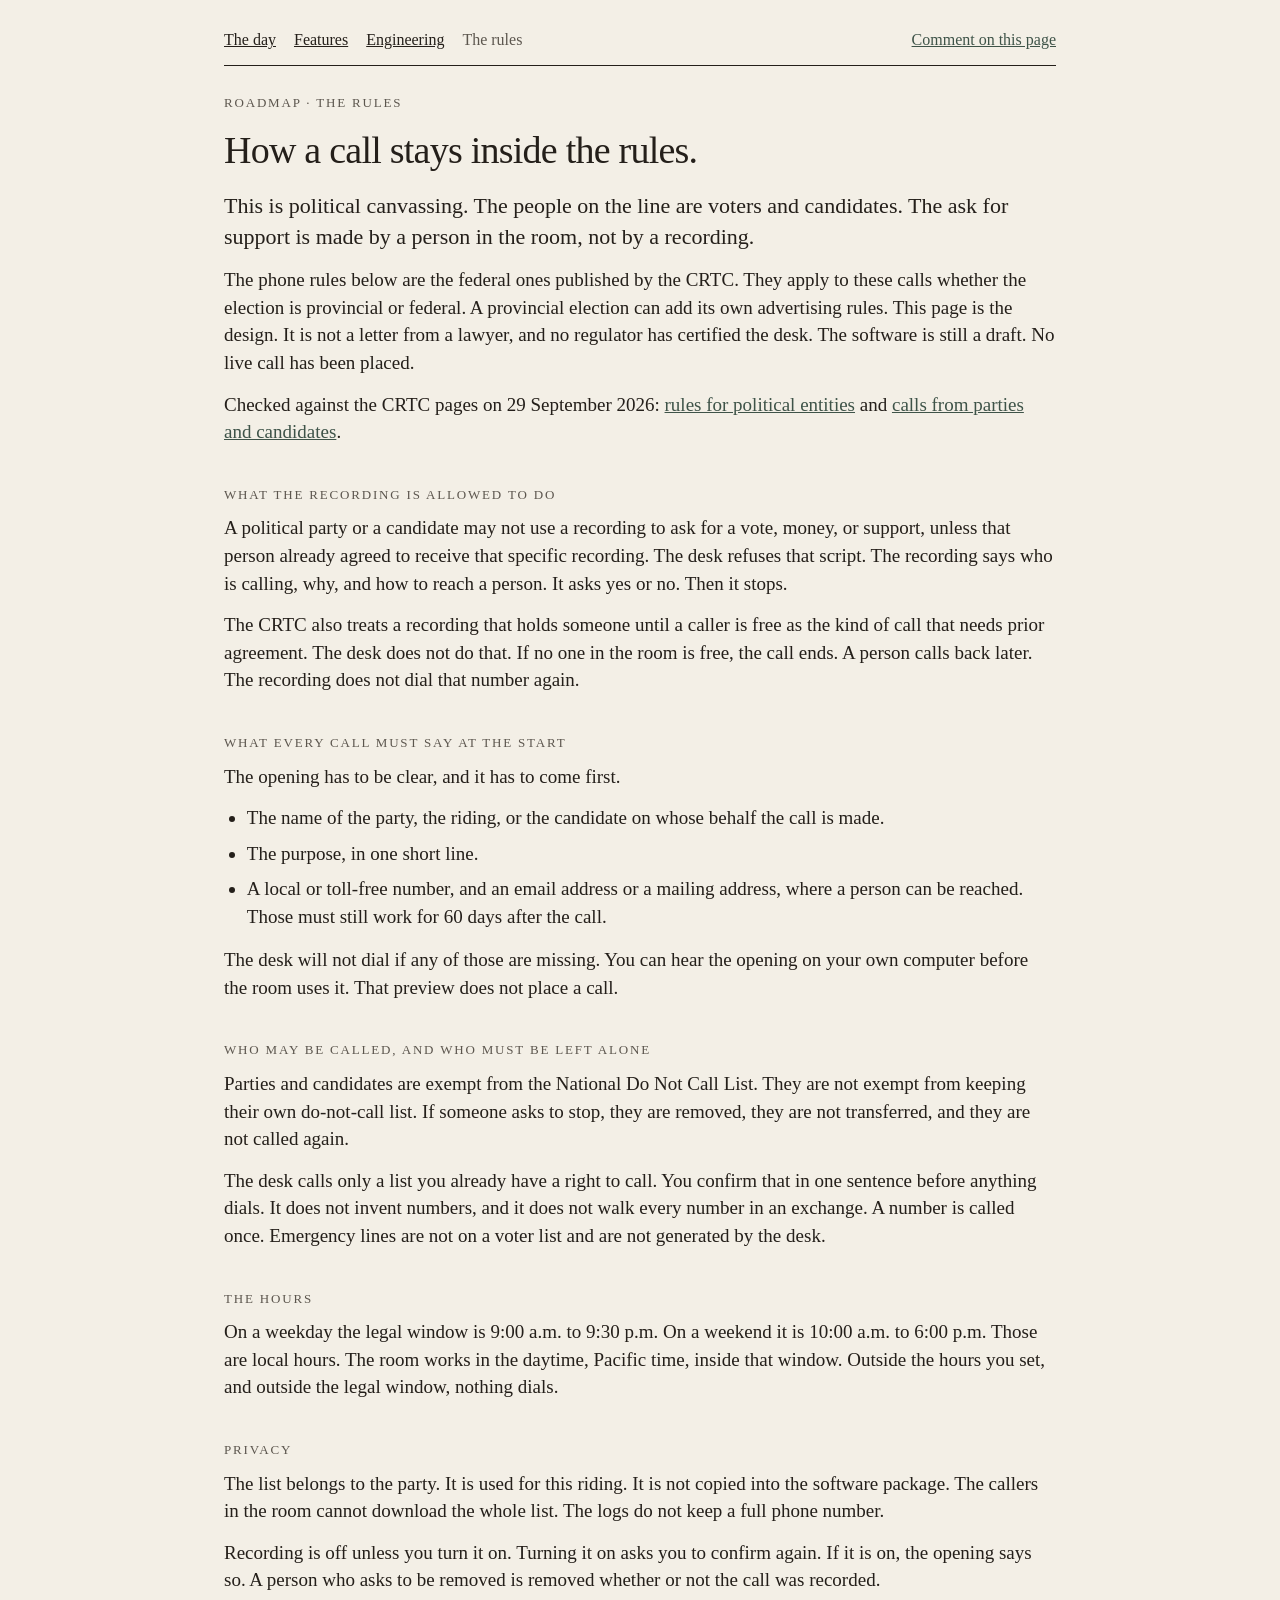
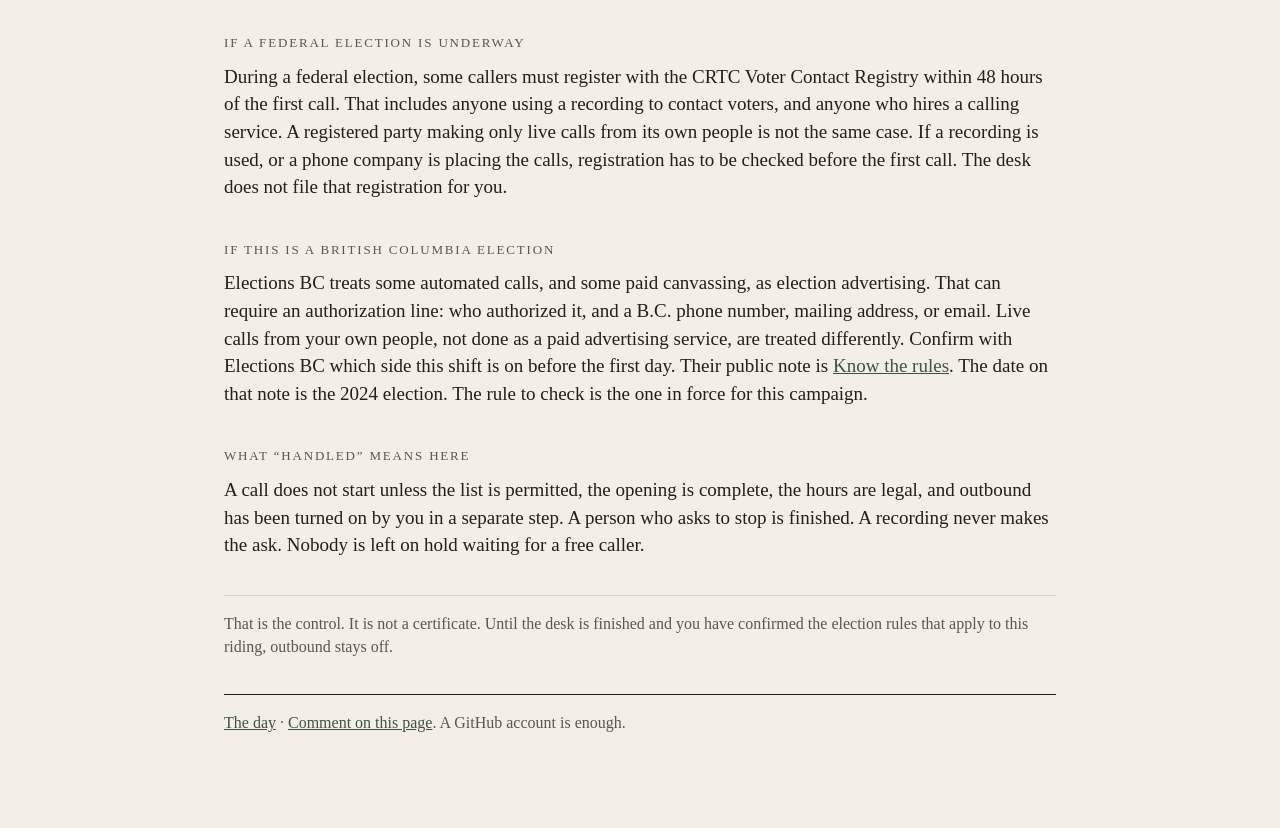
==== compliance.html @ b1921322 "Add the rules page for political canvassing calls. The first page points to it. The recording cannot" ====
<!DOCTYPE html>
<html lang="en">
<head>
  <meta charset="utf-8">
  <meta name="viewport" content="width=device-width, initial-scale=1">
  <title>The rules · one riding</title>
  <link rel="stylesheet" href="assets/site.css">
</head>
<body>
  <nav>
    <a href="index.html">The day</a>
    <a href="features.html">Features</a>
    <a href="engineering.html">Engineering</a>
    <a href="compliance.html" aria-current="page">The rules</a>
    <a class="comment" href="https://github.com/jasincanada/onebc-platform/discussions/4">Comment on this page</a>
  </nav>
  <header>
    <p class="kicker">Roadmap · the rules</p>
    <h1>How a call stays inside the rules.</h1>
  </header>
  <p class="lede">This is political canvassing. The people on the line are voters and candidates. The ask for support is made by a person in the room, not by a recording.</p>
  <p>The phone rules below are the federal ones published by the CRTC. They apply to these calls whether the election is provincial or federal. A provincial election can add its own advertising rules. This page is the design. It is not a letter from a lawyer, and no regulator has certified the desk. The software is still a draft. No live call has been placed.</p>
  <p>Checked against the CRTC pages on 29 September 2026: <a href="https://crtc.gc.ca/eng/phone/telemarketing/politi.htm">rules for political entities</a> and <a href="https://crtc.gc.ca/eng/phone/rce-vcr/phone.htm">calls from parties and candidates</a>.</p>

  <h2>What the recording is allowed to do</h2>
  <p>A political party or a candidate may not use a recording to ask for a vote, money, or support, unless that person already agreed to receive that specific recording. The desk refuses that script. The recording says who is calling, why, and how to reach a person. It asks yes or no. Then it stops.</p>
  <p>The CRTC also treats a recording that holds someone until a caller is free as the kind of call that needs prior agreement. The desk does not do that. If no one in the room is free, the call ends. A person calls back later. The recording does not dial that number again.</p>

  <h2>What every call must say at the start</h2>
  <p>The opening has to be clear, and it has to come first.</p>
  <ul>
    <li>The name of the party, the riding, or the candidate on whose behalf the call is made.</li>
    <li>The purpose, in one short line.</li>
    <li>A local or toll-free number, and an email address or a mailing address, where a person can be reached. Those must still work for 60 days after the call.</li>
  </ul>
  <p>The desk will not dial if any of those are missing. You can hear the opening on your own computer before the room uses it. That preview does not place a call.</p>

  <h2>Who may be called, and who must be left alone</h2>
  <p>Parties and candidates are exempt from the National Do Not Call List. They are not exempt from keeping their own do-not-call list. If someone asks to stop, they are removed, they are not transferred, and they are not called again.</p>
  <p>The desk calls only a list you already have a right to call. You confirm that in one sentence before anything dials. It does not invent numbers, and it does not walk every number in an exchange. A number is called once. Emergency lines are not on a voter list and are not generated by the desk.</p>

  <h2>The hours</h2>
  <p>On a weekday the legal window is 9:00 a.m. to 9:30 p.m. On a weekend it is 10:00 a.m. to 6:00 p.m. Those are local hours. The room works in the daytime, Pacific time, inside that window. Outside the hours you set, and outside the legal window, nothing dials.</p>

  <h2>Privacy</h2>
  <p>The list belongs to the party. It is used for this riding. It is not copied into the software package. The callers in the room cannot download the whole list. The logs do not keep a full phone number.</p>
  <p>Recording is off unless you turn it on. Turning it on asks you to confirm again. If it is on, the opening says so. A person who asks to be removed is removed whether or not the call was recorded.</p>

  <h2>If a federal election is underway</h2>
  <p>During a federal election, some callers must register with the CRTC Voter Contact Registry within 48 hours of the first call. That includes anyone using a recording to contact voters, and anyone who hires a calling service. A registered party making only live calls from its own people is not the same case. If a recording is used, or a phone company is placing the calls, registration has to be checked before the first call. The desk does not file that registration for you.</p>

  <h2>If this is a British Columbia election</h2>
  <p>Elections BC treats some automated calls, and some paid canvassing, as election advertising. That can require an authorization line: who authorized it, and a B.C. phone number, mailing address, or email. Live calls from your own people, not done as a paid advertising service, are treated differently. Confirm with Elections BC which side this shift is on before the first day. Their public note is <a href="https://elections.bc.ca/docs/2024-election/knowtherules.pdf">Know the rules</a>. The date on that note is the 2024 election. The rule to check is the one in force for this campaign.</p>

  <h2>What “handled” means here</h2>
  <p>A call does not start unless the list is permitted, the opening is complete, the hours are legal, and outbound has been turned on by you in a separate step. A person who asks to stop is finished. A recording never makes the ask. Nobody is left on hold waiting for a free caller.</p>
  <p class="end">That is the control. It is not a certificate. Until the desk is finished and you have confirmed the election rules that apply to this riding, outbound stays off.</p>
  <footer>
    <p><a href="index.html">The day</a> · <a href="https://github.com/jasincanada/onebc-platform/discussions/4">Comment on this page</a>. A GitHub account is enough.</p>
  </footer>
</body>
</html>
---- assets/site.css ----
:root {
  --paper: #f3efe6;
  --ink: #241f1a;
  --quiet: #5c564e;
  --line: #d9d2c5;
  --moss: #3e5348;
  --card: #f7f4ee;
}
* { box-sizing: border-box; }
html { background: var(--paper); }
body {
  margin: 0 auto;
  max-width: 880px;
  padding: 28px 24px 80px;
  color: var(--ink);
  background: var(--paper);
  font-family: Georgia, "Iowan Old Style", Palatino, "Palatino Linotype", serif;
  font-size: 19px;
  line-height: 1.45;
}
nav {
  display: flex;
  flex-wrap: wrap;
  gap: 8px 18px;
  align-items: baseline;
  padding-bottom: 14px;
  border-bottom: 1px solid var(--ink);
  font-size: 16px;
}
nav a { color: var(--ink); }
nav a[aria-current="page"] { color: var(--quiet); text-decoration: none; }
.comment {
  margin-left: auto;
  color: var(--moss);
}
header { padding-top: 28px; }
.kicker {
  margin: 0 0 16px;
  color: var(--quiet);
  font-size: 13px;
  letter-spacing: 0.14em;
  text-transform: uppercase;
}
h1 {
  margin: 0 0 18px;
  font-size: 38px;
  font-weight: normal;
  line-height: 1.15;
  letter-spacing: -0.02em;
}
h2 {
  margin: 40px 0 10px;
  font-size: 13px;
  font-weight: normal;
  letter-spacing: 0.14em;
  text-transform: uppercase;
  color: var(--quiet);
}
p { margin: 0 0 14px; }
ul { margin: 0 0 16px; padding-left: 1.2em; }
li { margin: 0 0 8px; }
.lede { font-size: 22px; line-height: 1.4; }
figure { margin: 24px 0; }
img { width: 100%; height: auto; display: block; }
figcaption { margin-top: 8px; color: var(--quiet); font-size: 14px; }
table { width: 100%; border-collapse: collapse; font-size: 16px; margin: 8px 0 20px; }
th, td { text-align: left; vertical-align: top; padding: 8px 10px 8px 0; border-bottom: 1px solid var(--line); }
th { color: var(--quiet); font-weight: normal; }
.when { color: var(--moss); white-space: nowrap; }
.end, footer {
  margin-top: 36px;
  padding-top: 16px;
  border-top: 1px solid var(--line);
  color: var(--quiet);
  font-size: 16px;
}
footer { border-top-color: var(--ink); }
a { color: var(--moss); }
@media (max-width: 640px) {
  body { padding: 20px 16px 64px; font-size: 18px; }
  h1 { font-size: 32px; }
  .lede { font-size: 20px; }
  .comment { margin-left: 0; }
}
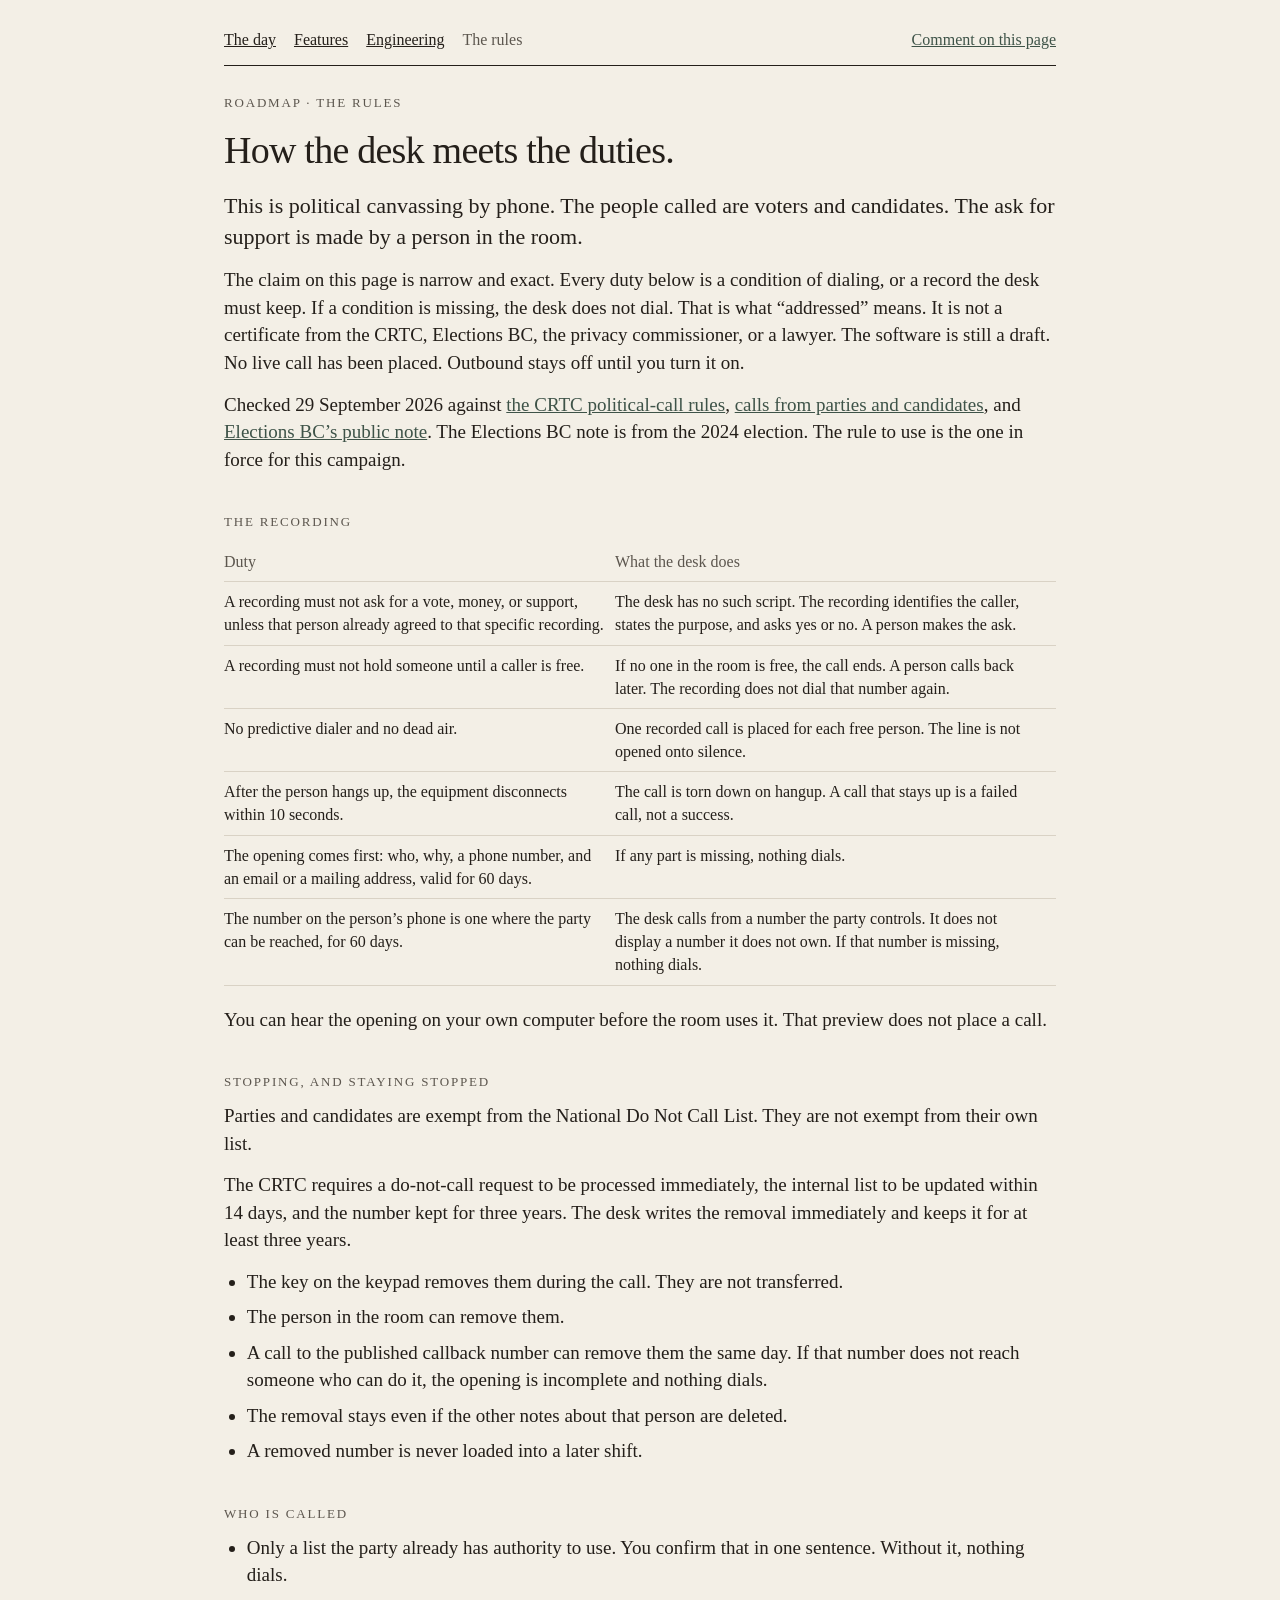
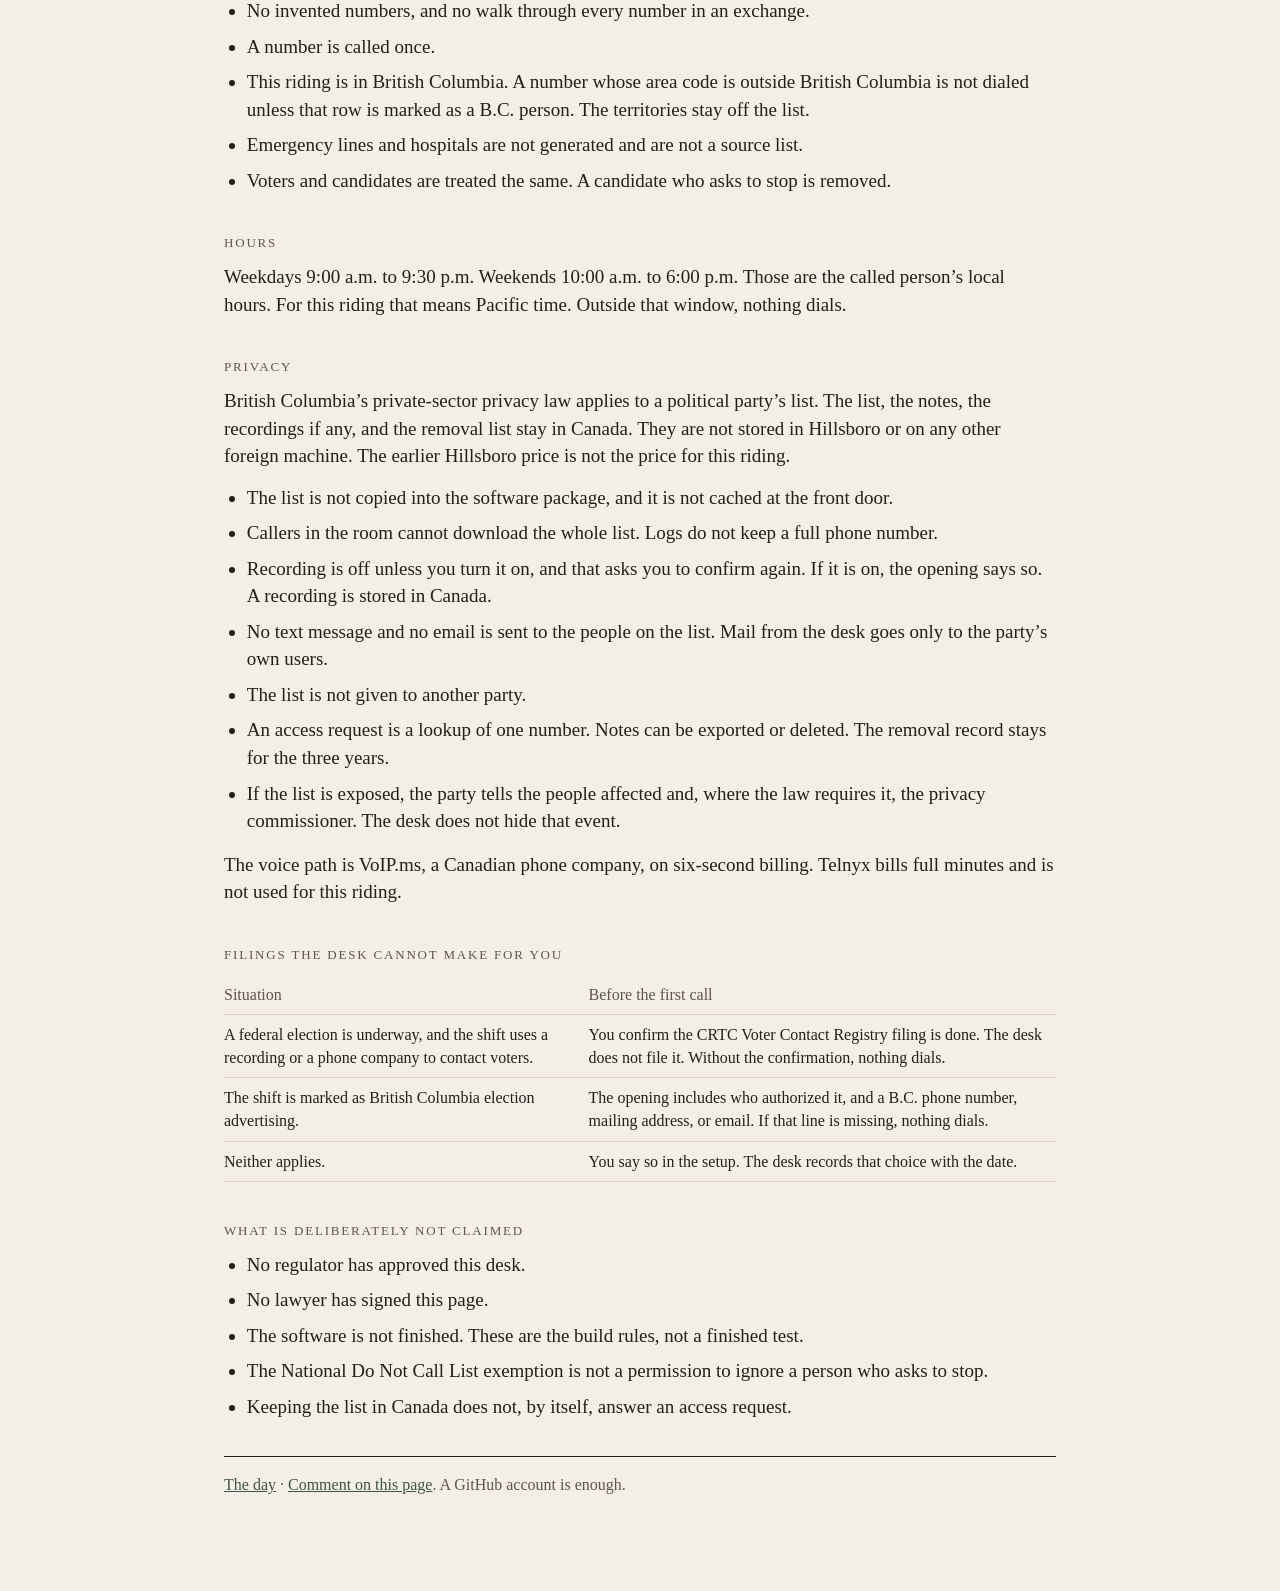
==== commit 2f6ba3a5: "Make every canvassing duty a condition of dialing. The list stays in Canada. A missing opening, numb" ====
--- a/compliance.html
+++ b/compliance.html
@@ -16,45 +16,77 @@
   </nav>
   <header>
     <p class="kicker">Roadmap · the rules</p>
-    <h1>How a call stays inside the rules.</h1>
+    <h1>How the desk meets the duties.</h1>
   </header>
-  <p class="lede">This is political canvassing. The people on the line are voters and candidates. The ask for support is made by a person in the room, not by a recording.</p>
-  <p>The phone rules below are the federal ones published by the CRTC. They apply to these calls whether the election is provincial or federal. A provincial election can add its own advertising rules. This page is the design. It is not a letter from a lawyer, and no regulator has certified the desk. The software is still a draft. No live call has been placed.</p>
-  <p>Checked against the CRTC pages on 29 September 2026: <a href="https://crtc.gc.ca/eng/phone/telemarketing/politi.htm">rules for political entities</a> and <a href="https://crtc.gc.ca/eng/phone/rce-vcr/phone.htm">calls from parties and candidates</a>.</p>
+  <p class="lede">This is political canvassing by phone. The people called are voters and candidates. The ask for support is made by a person in the room.</p>
+  <p>The claim on this page is narrow and exact. Every duty below is a condition of dialing, or a record the desk must keep. If a condition is missing, the desk does not dial. That is what “addressed” means. It is not a certificate from the CRTC, Elections BC, the privacy commissioner, or a lawyer. The software is still a draft. No live call has been placed. Outbound stays off until you turn it on.</p>
+  <p>Checked 29 September 2026 against <a href="https://crtc.gc.ca/eng/phone/telemarketing/politi.htm">the CRTC political-call rules</a>, <a href="https://crtc.gc.ca/eng/phone/rce-vcr/phone.htm">calls from parties and candidates</a>, and <a href="https://elections.bc.ca/docs/2024-election/knowtherules.pdf">Elections BC’s public note</a>. The Elections BC note is from the 2024 election. The rule to use is the one in force for this campaign.</p>
 
-  <h2>What the recording is allowed to do</h2>
-  <p>A political party or a candidate may not use a recording to ask for a vote, money, or support, unless that person already agreed to receive that specific recording. The desk refuses that script. The recording says who is calling, why, and how to reach a person. It asks yes or no. Then it stops.</p>
-  <p>The CRTC also treats a recording that holds someone until a caller is free as the kind of call that needs prior agreement. The desk does not do that. If no one in the room is free, the call ends. A person calls back later. The recording does not dial that number again.</p>
+  <h2>The recording</h2>
+  <table>
+    <tr><th>Duty</th><th>What the desk does</th></tr>
+    <tr><td>A recording must not ask for a vote, money, or support, unless that person already agreed to that specific recording.</td><td>The desk has no such script. The recording identifies the caller, states the purpose, and asks yes or no. A person makes the ask.</td></tr>
+    <tr><td>A recording must not hold someone until a caller is free.</td><td>If no one in the room is free, the call ends. A person calls back later. The recording does not dial that number again.</td></tr>
+    <tr><td>No predictive dialer and no dead air.</td><td>One recorded call is placed for each free person. The line is not opened onto silence.</td></tr>
+    <tr><td>After the person hangs up, the equipment disconnects within 10 seconds.</td><td>The call is torn down on hangup. A call that stays up is a failed call, not a success.</td></tr>
+    <tr><td>The opening comes first: who, why, a phone number, and an email or a mailing address, valid for 60 days.</td><td>If any part is missing, nothing dials.</td></tr>
+    <tr><td>The number on the person’s phone is one where the party can be reached, for 60 days.</td><td>The desk calls from a number the party controls. It does not display a number it does not own. If that number is missing, nothing dials.</td></tr>
+  </table>
+  <p>You can hear the opening on your own computer before the room uses it. That preview does not place a call.</p>
 
-  <h2>What every call must say at the start</h2>
-  <p>The opening has to be clear, and it has to come first.</p>
+  <h2>Stopping, and staying stopped</h2>
+  <p>Parties and candidates are exempt from the National Do Not Call List. They are not exempt from their own list.</p>
+  <p>The CRTC requires a do-not-call request to be processed immediately, the internal list to be updated within 14 days, and the number kept for three years. The desk writes the removal immediately and keeps it for at least three years.</p>
   <ul>
-    <li>The name of the party, the riding, or the candidate on whose behalf the call is made.</li>
-    <li>The purpose, in one short line.</li>
-    <li>A local or toll-free number, and an email address or a mailing address, where a person can be reached. Those must still work for 60 days after the call.</li>
+    <li>The key on the keypad removes them during the call. They are not transferred.</li>
+    <li>The person in the room can remove them.</li>
+    <li>A call to the published callback number can remove them the same day. If that number does not reach someone who can do it, the opening is incomplete and nothing dials.</li>
+    <li>The removal stays even if the other notes about that person are deleted.</li>
+    <li>A removed number is never loaded into a later shift.</li>
   </ul>
-  <p>The desk will not dial if any of those are missing. You can hear the opening on your own computer before the room uses it. That preview does not place a call.</p>
 
-  <h2>Who may be called, and who must be left alone</h2>
-  <p>Parties and candidates are exempt from the National Do Not Call List. They are not exempt from keeping their own do-not-call list. If someone asks to stop, they are removed, they are not transferred, and they are not called again.</p>
-  <p>The desk calls only a list you already have a right to call. You confirm that in one sentence before anything dials. It does not invent numbers, and it does not walk every number in an exchange. A number is called once. Emergency lines are not on a voter list and are not generated by the desk.</p>
+  <h2>Who is called</h2>
+  <ul>
+    <li>Only a list the party already has authority to use. You confirm that in one sentence. Without it, nothing dials.</li>
+    <li>No invented numbers, and no walk through every number in an exchange.</li>
+    <li>A number is called once.</li>
+    <li>This riding is in British Columbia. A number whose area code is outside British Columbia is not dialed unless that row is marked as a B.C. person. The territories stay off the list.</li>
+    <li>Emergency lines and hospitals are not generated and are not a source list.</li>
+    <li>Voters and candidates are treated the same. A candidate who asks to stop is removed.</li>
+  </ul>
 
-  <h2>The hours</h2>
-  <p>On a weekday the legal window is 9:00 a.m. to 9:30 p.m. On a weekend it is 10:00 a.m. to 6:00 p.m. Those are local hours. The room works in the daytime, Pacific time, inside that window. Outside the hours you set, and outside the legal window, nothing dials.</p>
+  <h2>Hours</h2>
+  <p>Weekdays 9:00 a.m. to 9:30 p.m. Weekends 10:00 a.m. to 6:00 p.m. Those are the called person’s local hours. For this riding that means Pacific time. Outside that window, nothing dials.</p>
 
   <h2>Privacy</h2>
-  <p>The list belongs to the party. It is used for this riding. It is not copied into the software package. The callers in the room cannot download the whole list. The logs do not keep a full phone number.</p>
-  <p>Recording is off unless you turn it on. Turning it on asks you to confirm again. If it is on, the opening says so. A person who asks to be removed is removed whether or not the call was recorded.</p>
+  <p>British Columbia’s private-sector privacy law applies to a political party’s list. The list, the notes, the recordings if any, and the removal list stay in Canada. They are not stored in Hillsboro or on any other foreign machine. The earlier Hillsboro price is not the price for this riding.</p>
+  <ul>
+    <li>The list is not copied into the software package, and it is not cached at the front door.</li>
+    <li>Callers in the room cannot download the whole list. Logs do not keep a full phone number.</li>
+    <li>Recording is off unless you turn it on, and that asks you to confirm again. If it is on, the opening says so. A recording is stored in Canada.</li>
+    <li>No text message and no email is sent to the people on the list. Mail from the desk goes only to the party’s own users.</li>
+    <li>The list is not given to another party.</li>
+    <li>An access request is a lookup of one number. Notes can be exported or deleted. The removal record stays for the three years.</li>
+    <li>If the list is exposed, the party tells the people affected and, where the law requires it, the privacy commissioner. The desk does not hide that event.</li>
+  </ul>
+  <p>The voice path is VoIP.ms, a Canadian phone company, on six-second billing. Telnyx bills full minutes and is not used for this riding.</p>
 
-  <h2>If a federal election is underway</h2>
-  <p>During a federal election, some callers must register with the CRTC Voter Contact Registry within 48 hours of the first call. That includes anyone using a recording to contact voters, and anyone who hires a calling service. A registered party making only live calls from its own people is not the same case. If a recording is used, or a phone company is placing the calls, registration has to be checked before the first call. The desk does not file that registration for you.</p>
+  <h2>Filings the desk cannot make for you</h2>
+  <table>
+    <tr><th>Situation</th><th>Before the first call</th></tr>
+    <tr><td>A federal election is underway, and the shift uses a recording or a phone company to contact voters.</td><td>You confirm the CRTC Voter Contact Registry filing is done. The desk does not file it. Without the confirmation, nothing dials.</td></tr>
+    <tr><td>The shift is marked as British Columbia election advertising.</td><td>The opening includes who authorized it, and a B.C. phone number, mailing address, or email. If that line is missing, nothing dials.</td></tr>
+    <tr><td>Neither applies.</td><td>You say so in the setup. The desk records that choice with the date.</td></tr>
+  </table>
 
-  <h2>If this is a British Columbia election</h2>
-  <p>Elections BC treats some automated calls, and some paid canvassing, as election advertising. That can require an authorization line: who authorized it, and a B.C. phone number, mailing address, or email. Live calls from your own people, not done as a paid advertising service, are treated differently. Confirm with Elections BC which side this shift is on before the first day. Their public note is <a href="https://elections.bc.ca/docs/2024-election/knowtherules.pdf">Know the rules</a>. The date on that note is the 2024 election. The rule to check is the one in force for this campaign.</p>
-
-  <h2>What “handled” means here</h2>
-  <p>A call does not start unless the list is permitted, the opening is complete, the hours are legal, and outbound has been turned on by you in a separate step. A person who asks to stop is finished. A recording never makes the ask. Nobody is left on hold waiting for a free caller.</p>
-  <p class="end">That is the control. It is not a certificate. Until the desk is finished and you have confirmed the election rules that apply to this riding, outbound stays off.</p>
+  <h2>What is deliberately not claimed</h2>
+  <ul>
+    <li>No regulator has approved this desk.</li>
+    <li>No lawyer has signed this page.</li>
+    <li>The software is not finished. These are the build rules, not a finished test.</li>
+    <li>The National Do Not Call List exemption is not a permission to ignore a person who asks to stop.</li>
+    <li>Keeping the list in Canada does not, by itself, answer an access request.</li>
+  </ul>
   <footer>
     <p><a href="index.html">The day</a> · <a href="https://github.com/jasincanada/onebc-platform/discussions/4">Comment on this page</a>. A GitHub account is enough.</p>
   </footer>
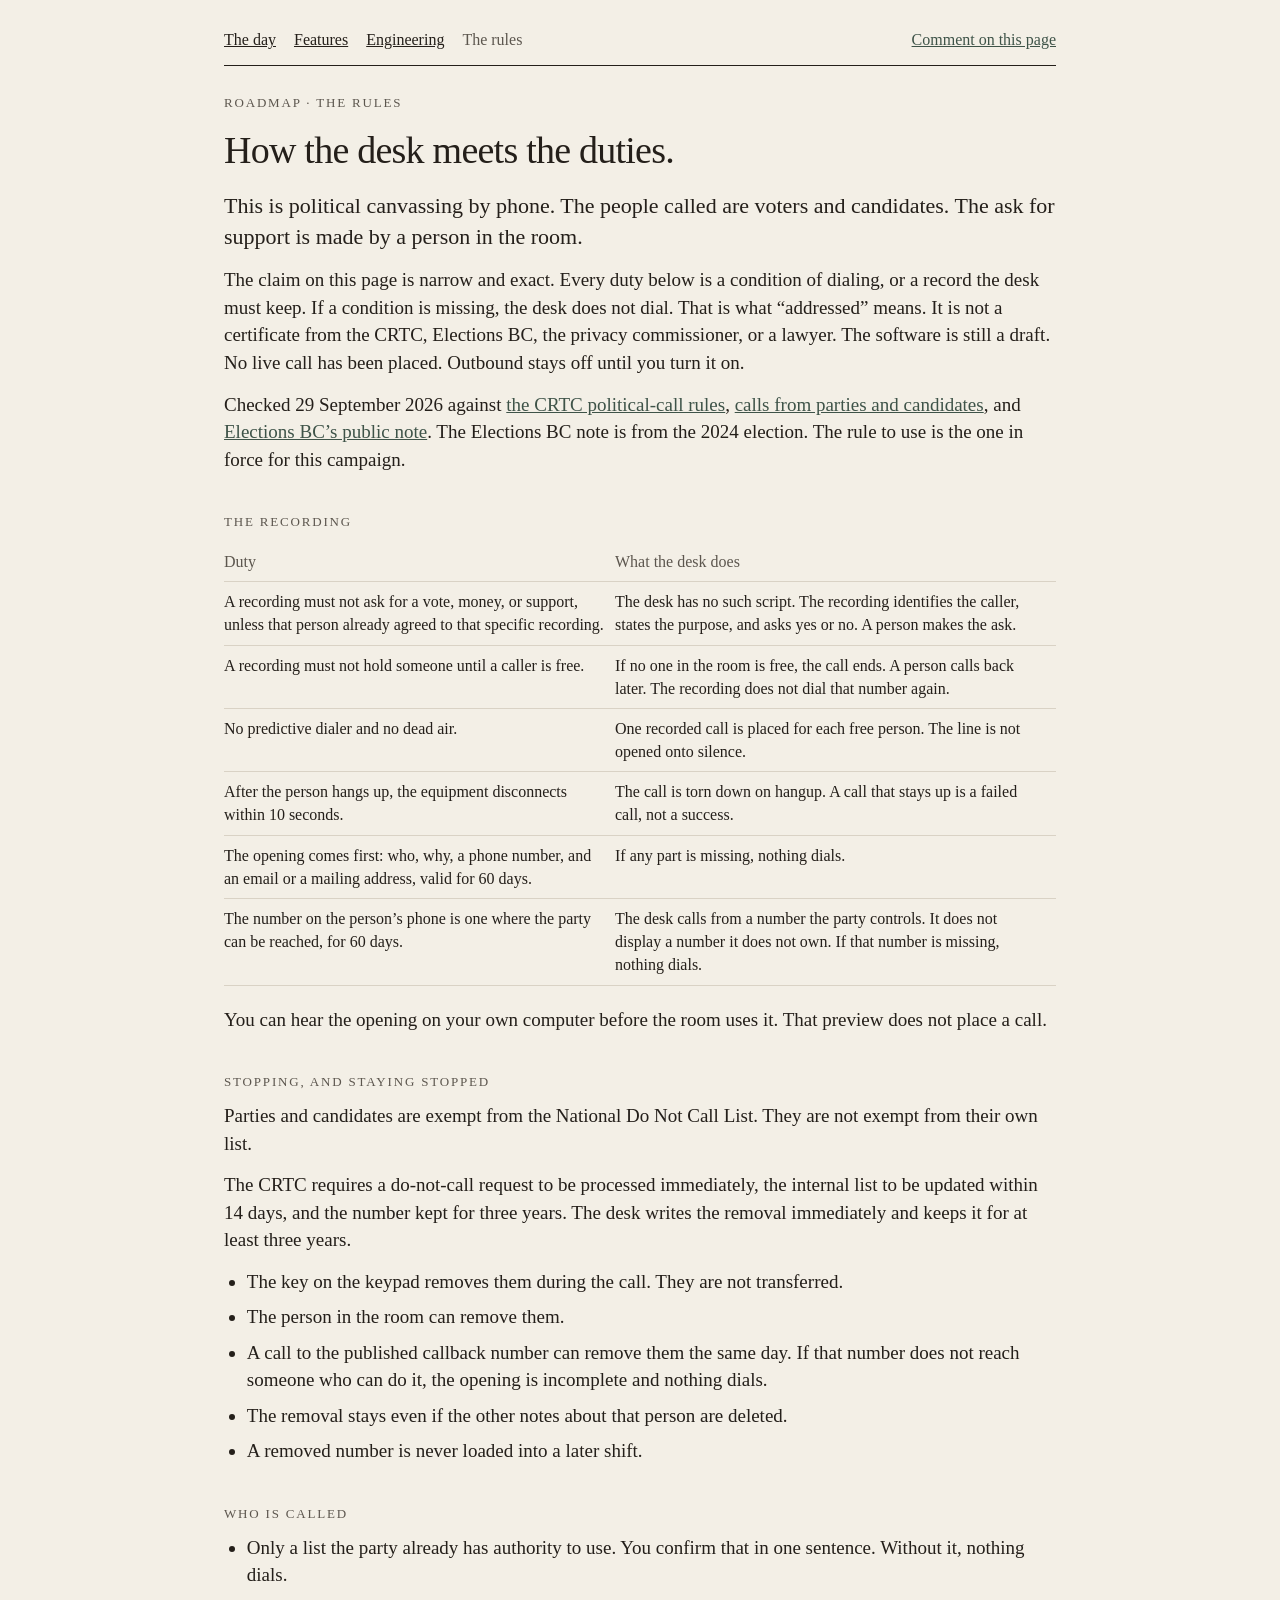
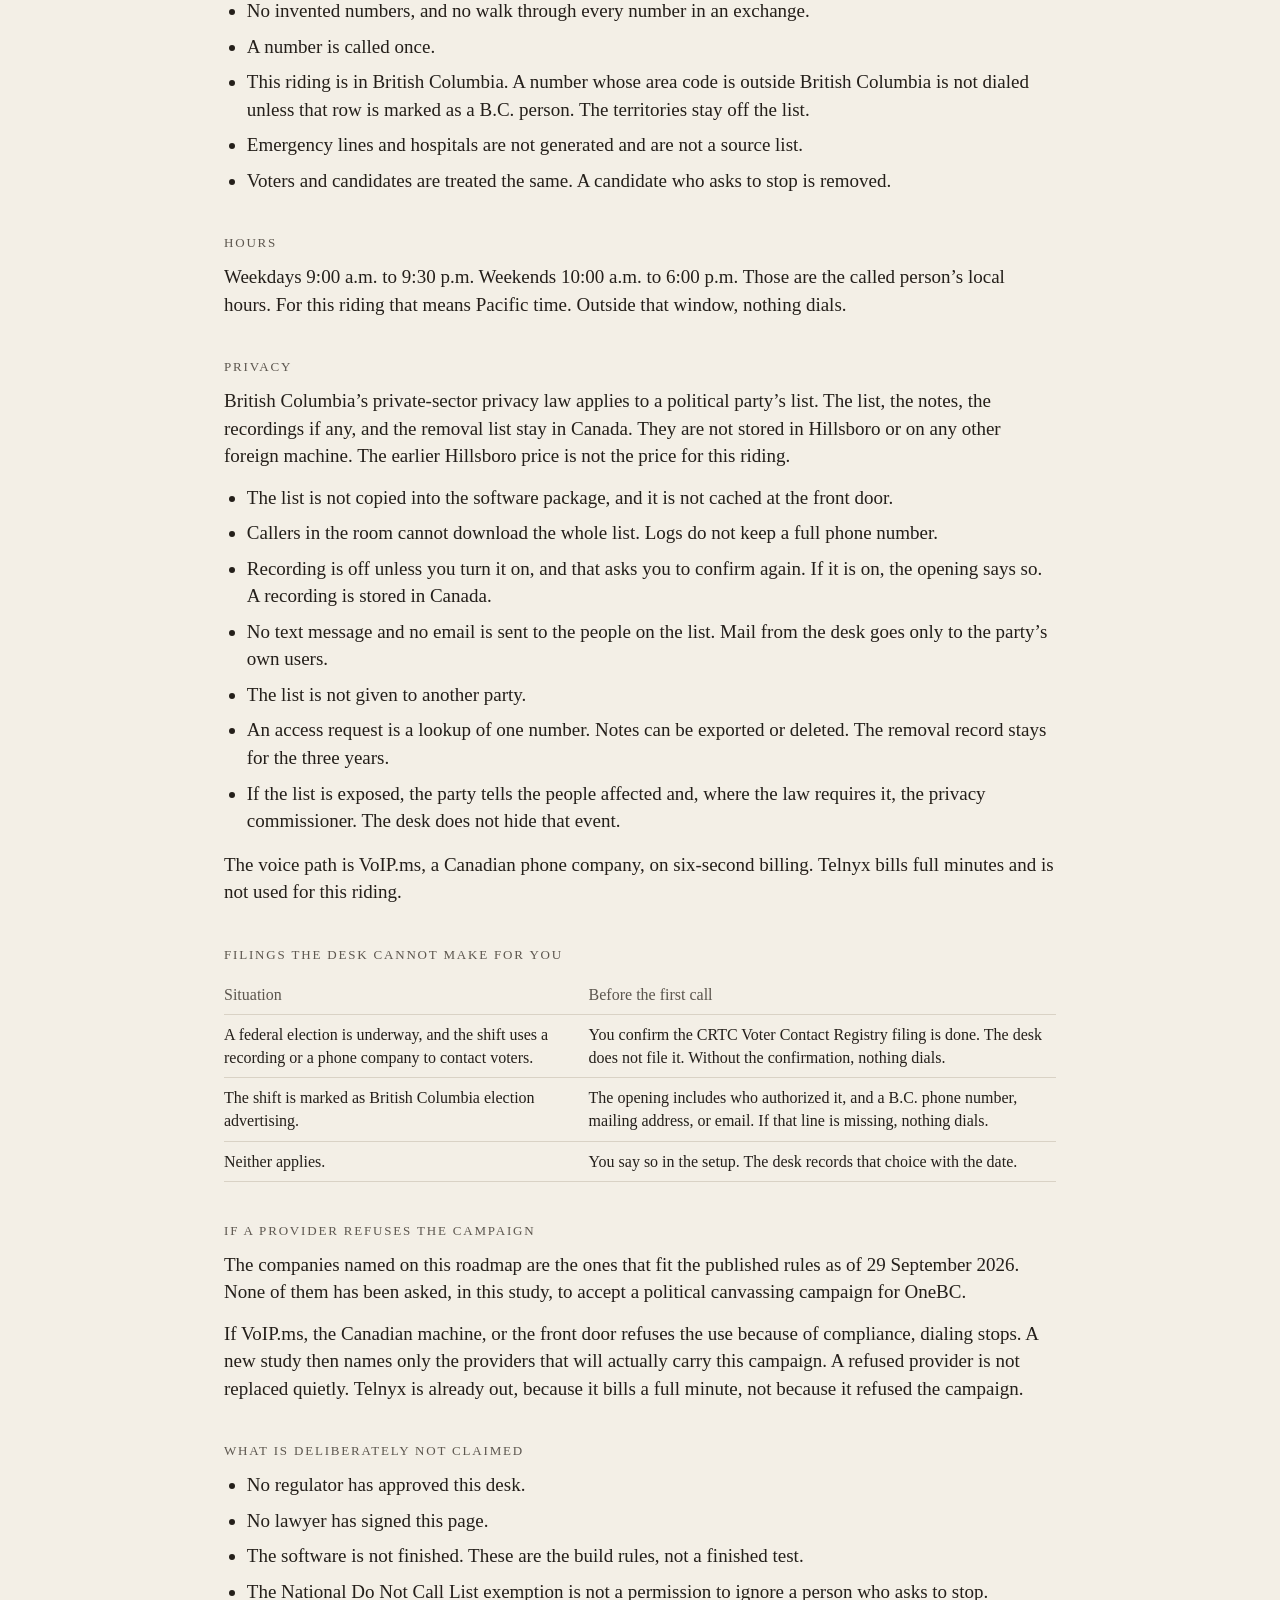
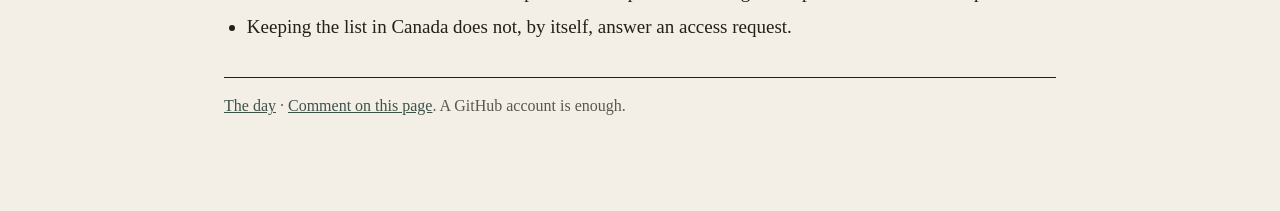
==== commit 8d8fa990: "Stop dialing if a provider refuses the campaign. A replacement waits on a new study. It is not a qui" ====
--- a/compliance.html
+++ b/compliance.html
@@ -79,6 +79,11 @@
     <tr><td>Neither applies.</td><td>You say so in the setup. The desk records that choice with the date.</td></tr>
   </table>
 
+
+  <h2>If a provider refuses the campaign</h2>
+  <p>The companies named on this roadmap are the ones that fit the published rules as of 29 September 2026. None of them has been asked, in this study, to accept a political canvassing campaign for OneBC.</p>
+  <p>If VoIP.ms, the Canadian machine, or the front door refuses the use because of compliance, dialing stops. A new study then names only the providers that will actually carry this campaign. A refused provider is not replaced quietly. Telnyx is already out, because it bills a full minute, not because it refused the campaign.</p>
+
   <h2>What is deliberately not claimed</h2>
   <ul>
     <li>No regulator has approved this desk.</li>
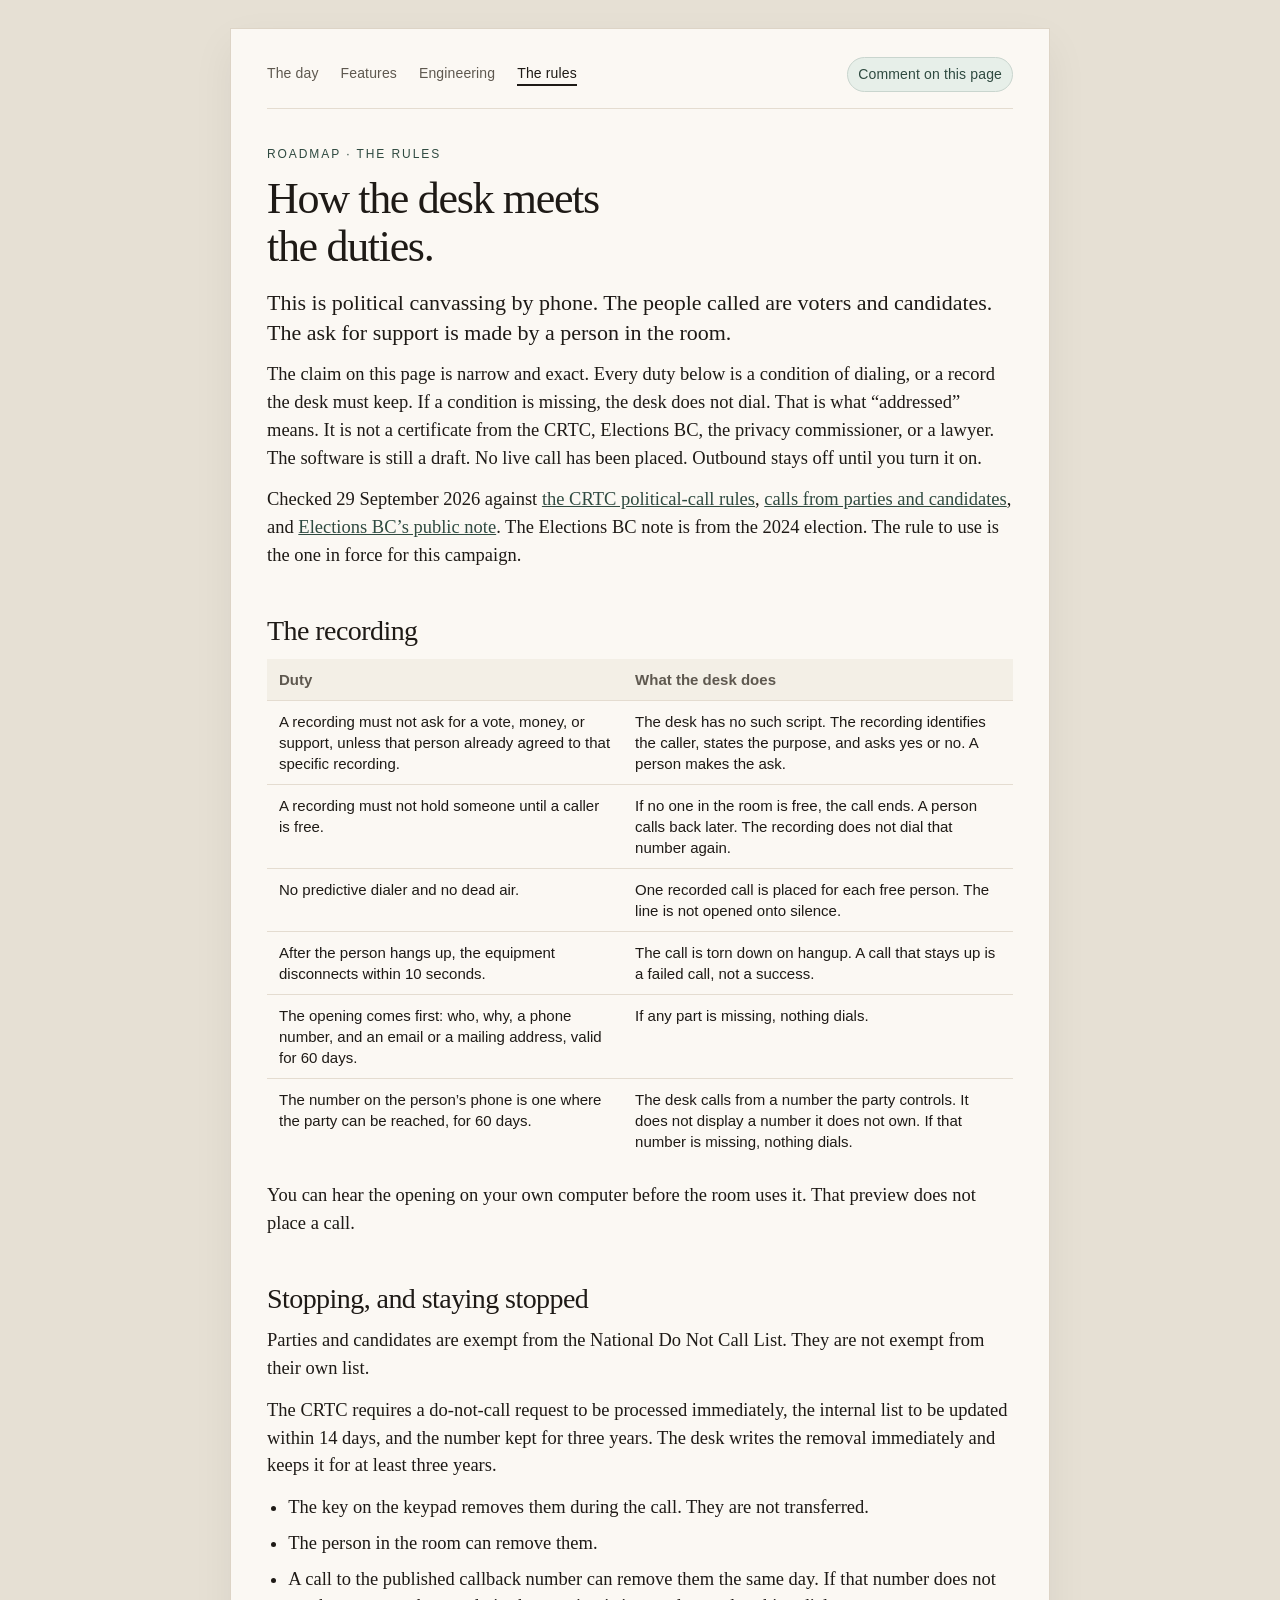
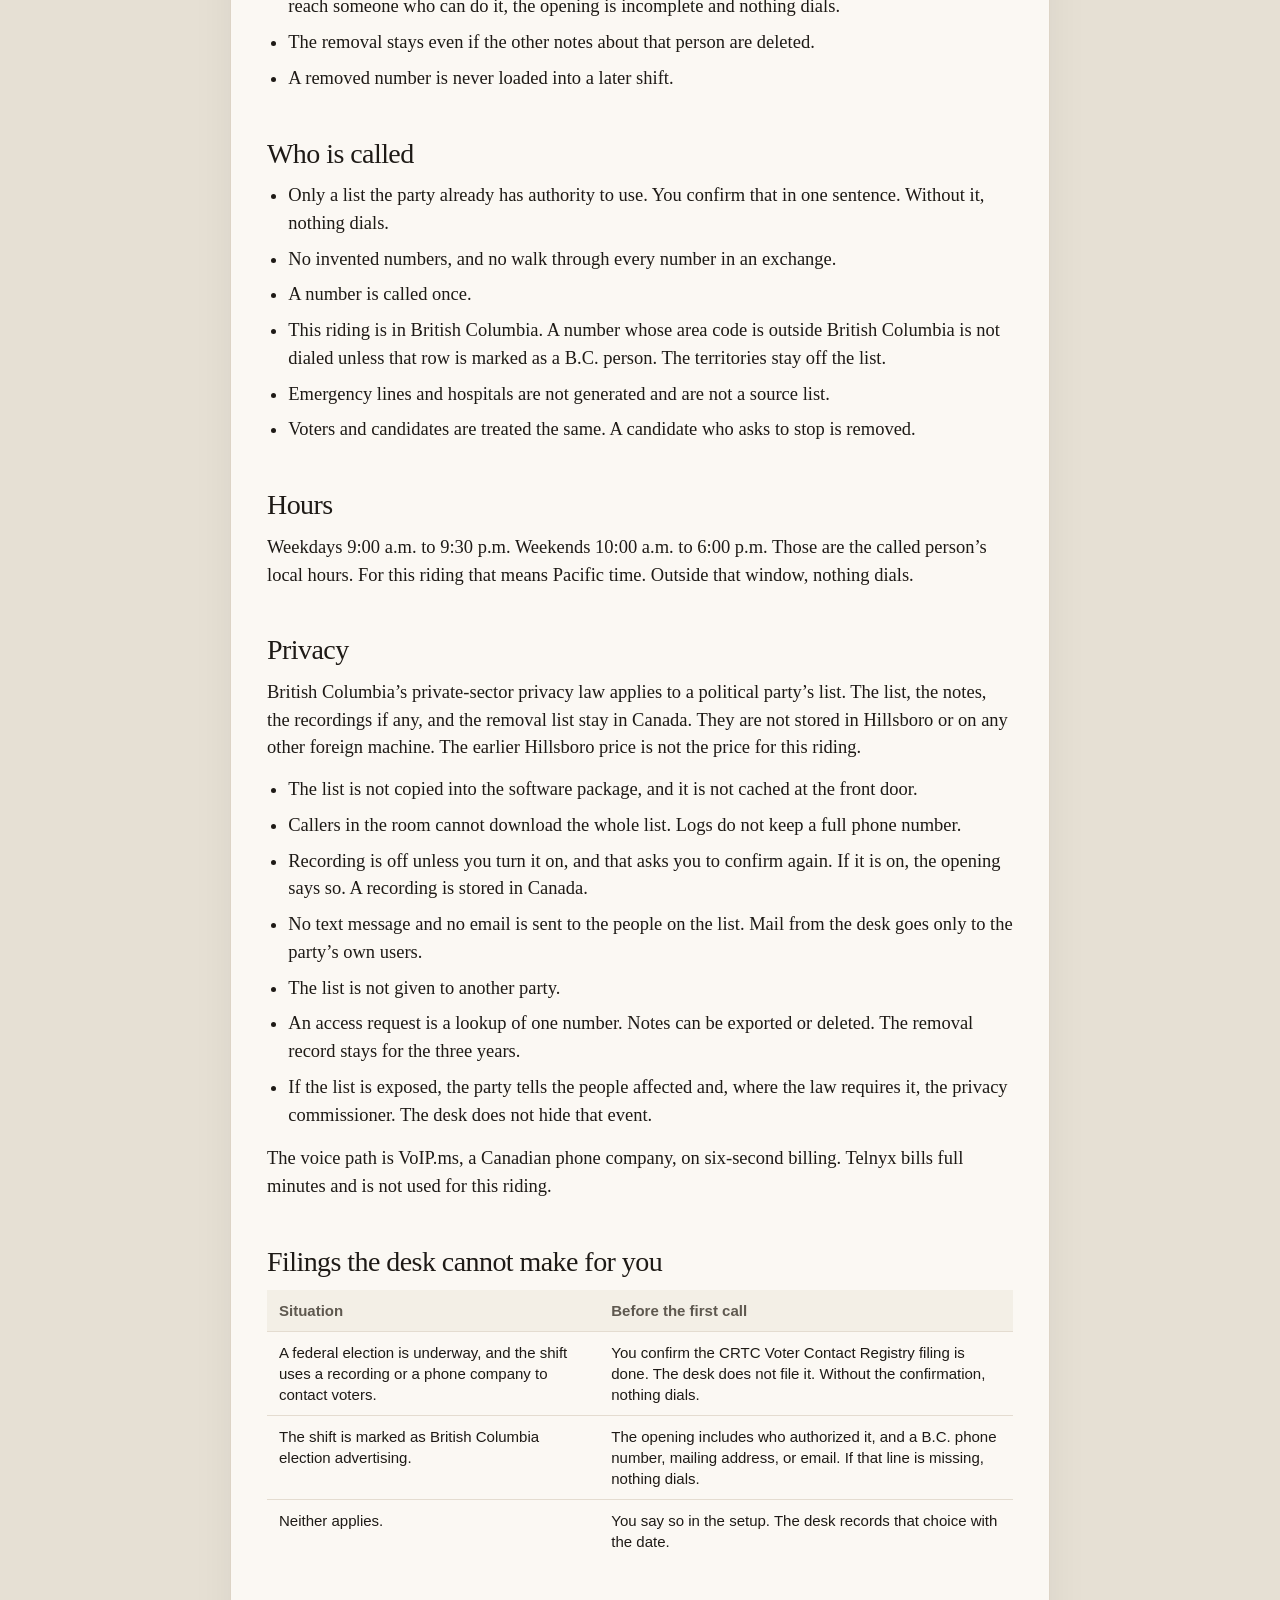
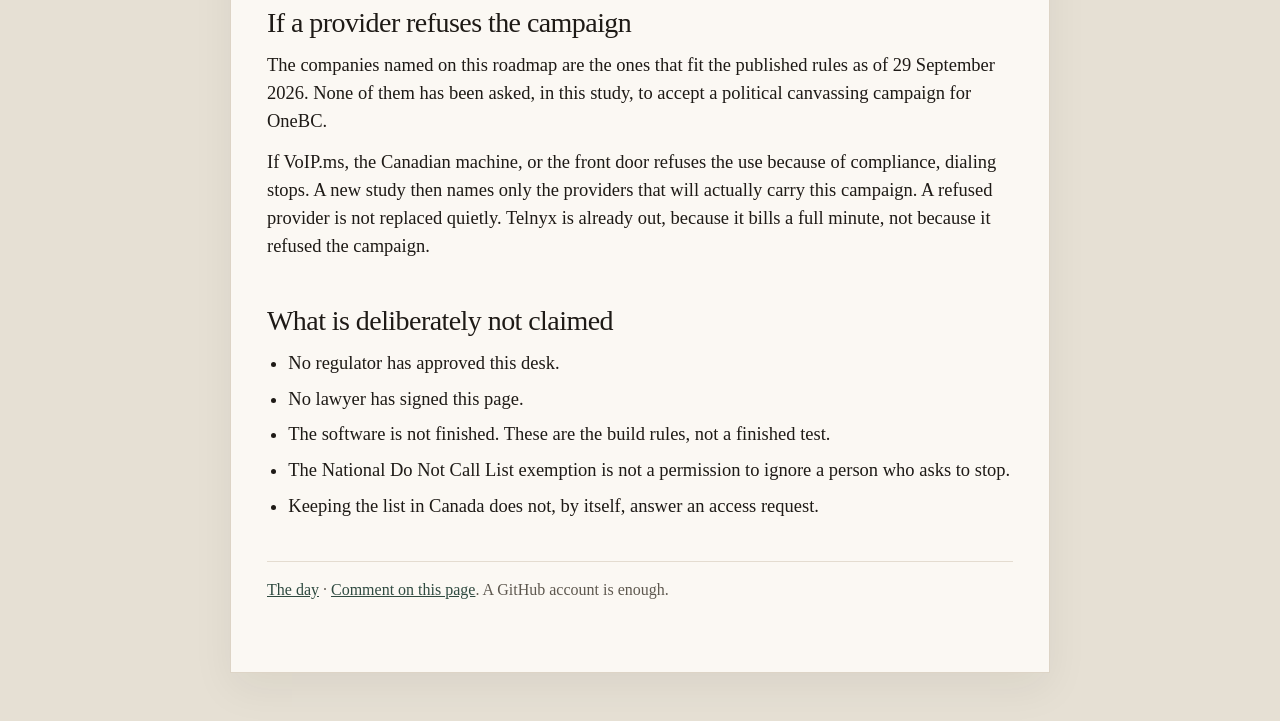
==== commit 63fbf178: "Restyle the briefing so the pages and diagrams read as one document. No change to the duties, the pr" ====
--- a/compliance.html
+++ b/compliance.html
@@ -23,7 +23,7 @@
   <p>Checked 29 September 2026 against <a href="https://crtc.gc.ca/eng/phone/telemarketing/politi.htm">the CRTC political-call rules</a>, <a href="https://crtc.gc.ca/eng/phone/rce-vcr/phone.htm">calls from parties and candidates</a>, and <a href="https://elections.bc.ca/docs/2024-election/knowtherules.pdf">Elections BC’s public note</a>. The Elections BC note is from the 2024 election. The rule to use is the one in force for this campaign.</p>
 
   <h2>The recording</h2>
-  <table>
+  <div class="table-wrap"><table>
     <tr><th>Duty</th><th>What the desk does</th></tr>
     <tr><td>A recording must not ask for a vote, money, or support, unless that person already agreed to that specific recording.</td><td>The desk has no such script. The recording identifies the caller, states the purpose, and asks yes or no. A person makes the ask.</td></tr>
     <tr><td>A recording must not hold someone until a caller is free.</td><td>If no one in the room is free, the call ends. A person calls back later. The recording does not dial that number again.</td></tr>
@@ -31,7 +31,7 @@
     <tr><td>After the person hangs up, the equipment disconnects within 10 seconds.</td><td>The call is torn down on hangup. A call that stays up is a failed call, not a success.</td></tr>
     <tr><td>The opening comes first: who, why, a phone number, and an email or a mailing address, valid for 60 days.</td><td>If any part is missing, nothing dials.</td></tr>
     <tr><td>The number on the person’s phone is one where the party can be reached, for 60 days.</td><td>The desk calls from a number the party controls. It does not display a number it does not own. If that number is missing, nothing dials.</td></tr>
-  </table>
+  </table></div>
   <p>You can hear the opening on your own computer before the room uses it. That preview does not place a call.</p>
 
   <h2>Stopping, and staying stopped</h2>
@@ -72,12 +72,12 @@
   <p>The voice path is VoIP.ms, a Canadian phone company, on six-second billing. Telnyx bills full minutes and is not used for this riding.</p>
 
   <h2>Filings the desk cannot make for you</h2>
-  <table>
+  <div class="table-wrap"><table>
     <tr><th>Situation</th><th>Before the first call</th></tr>
     <tr><td>A federal election is underway, and the shift uses a recording or a phone company to contact voters.</td><td>You confirm the CRTC Voter Contact Registry filing is done. The desk does not file it. Without the confirmation, nothing dials.</td></tr>
     <tr><td>The shift is marked as British Columbia election advertising.</td><td>The opening includes who authorized it, and a B.C. phone number, mailing address, or email. If that line is missing, nothing dials.</td></tr>
     <tr><td>Neither applies.</td><td>You say so in the setup. The desk records that choice with the date.</td></tr>
-  </table>
+  </table></div>
 
 
   <h2>If a provider refuses the campaign</h2>
--- a/assets/site.css
+++ b/assets/site.css
@@ -1,84 +1,140 @@
 :root {
-  --paper: #f3efe6;
-  --ink: #241f1a;
-  --quiet: #5c564e;
-  --line: #d9d2c5;
-  --moss: #3e5348;
-  --card: #f7f4ee;
+  --desk: #e6e0d4;
+  --paper: #fbf8f3;
+  --ink: #1e1a16;
+  --quiet: #5e584f;
+  --line: #e4dcd0;
+  --moss: #2f4a40;
+  --moss-soft: #e7efe9;
+  --clay-soft: #f8ece7;
 }
 * { box-sizing: border-box; }
-html { background: var(--paper); }
+html { background: var(--desk); }
 body {
-  margin: 0 auto;
-  max-width: 880px;
-  padding: 28px 24px 80px;
+  margin: 28px auto 48px;
+  max-width: 820px;
+  padding: 28px 36px 56px;
   color: var(--ink);
   background: var(--paper);
+  border: 1px solid #ddd4c6;
+  box-shadow: 0 16px 40px rgba(30, 26, 22, 0.06);
   font-family: Georgia, "Iowan Old Style", Palatino, "Palatino Linotype", serif;
-  font-size: 19px;
-  line-height: 1.45;
+  font-size: 18.5px;
+  line-height: 1.5;
 }
 nav {
   display: flex;
   flex-wrap: wrap;
-  gap: 8px 18px;
-  align-items: baseline;
-  padding-bottom: 14px;
-  border-bottom: 1px solid var(--ink);
-  font-size: 16px;
+  gap: 6px 22px;
+  align-items: center;
+  margin: 0 0 8px;
+  padding-bottom: 16px;
+  border-bottom: 1px solid var(--line);
+  font-family: "Segoe UI", Helvetica, Arial, sans-serif;
+  font-size: 14px;
+  letter-spacing: 0.01em;
 }
-nav a { color: var(--ink); }
-nav a[aria-current="page"] { color: var(--quiet); text-decoration: none; }
+nav a {
+  color: var(--quiet);
+  text-decoration: none;
+  padding-bottom: 2px;
+}
+nav a:hover { color: var(--ink); }
+nav a[aria-current="page"] {
+  color: var(--ink);
+  box-shadow: inset 0 -2px 0 var(--ink);
+}
 .comment {
   margin-left: auto;
   color: var(--moss);
+  border: 1px solid #c9d5ce;
+  background: var(--moss-soft);
+  padding: 6px 10px;
+  border-radius: 999px;
 }
+.comment:hover { color: var(--moss); }
 header { padding-top: 28px; }
 .kicker {
-  margin: 0 0 16px;
-  color: var(--quiet);
-  font-size: 13px;
-  letter-spacing: 0.14em;
+  margin: 0 0 12px;
+  color: var(--moss);
+  font-family: "Segoe UI", Helvetica, Arial, sans-serif;
+  font-size: 12px;
+  letter-spacing: 0.16em;
   text-transform: uppercase;
 }
 h1 {
   margin: 0 0 18px;
-  font-size: 38px;
+  max-width: 16ch;
+  font-size: 44px;
   font-weight: normal;
-  line-height: 1.15;
-  letter-spacing: -0.02em;
+  line-height: 1.08;
+  letter-spacing: -0.03em;
 }
 h2 {
-  margin: 40px 0 10px;
-  font-size: 13px;
+  margin: 44px 0 12px;
+  font-size: 28px;
   font-weight: normal;
-  letter-spacing: 0.14em;
-  text-transform: uppercase;
-  color: var(--quiet);
+  line-height: 1.2;
+  letter-spacing: -0.02em;
+  color: var(--ink);
 }
 p { margin: 0 0 14px; }
-ul { margin: 0 0 16px; padding-left: 1.2em; }
+ul { margin: 0 0 16px; padding-left: 1.15em; }
 li { margin: 0 0 8px; }
-.lede { font-size: 22px; line-height: 1.4; }
-figure { margin: 24px 0; }
-img { width: 100%; height: auto; display: block; }
-figcaption { margin-top: 8px; color: var(--quiet); font-size: 14px; }
-table { width: 100%; border-collapse: collapse; font-size: 16px; margin: 8px 0 20px; }
-th, td { text-align: left; vertical-align: top; padding: 8px 10px 8px 0; border-bottom: 1px solid var(--line); }
-th { color: var(--quiet); font-weight: normal; }
-.when { color: var(--moss); white-space: nowrap; }
+.lede {
+  font-size: 22px;
+  line-height: 1.35;
+  color: var(--ink);
+}
+figure {
+  margin: 22px 0 8px;
+  padding: 8px;
+  background: #f3efe6;
+  border: 1px solid var(--line);
+  border-radius: 12px;
+}
+img { width: 100%; height: auto; display: block; border-radius: 8px; }
+figcaption {
+  margin: 8px 4px 4px;
+  color: var(--quiet);
+  font-family: "Segoe UI", Helvetica, Arial, sans-serif;
+  font-size: 13px;
+}
+.table-wrap { width: 100%; overflow-x: auto; margin: 8px 0 20px; }
+table {
+  width: 100%;
+  border-collapse: collapse;
+  font-family: "Segoe UI", Helvetica, Arial, sans-serif;
+  font-size: 15px;
+  line-height: 1.4;
+}
+th, td {
+  text-align: left;
+  vertical-align: top;
+  padding: 10px 12px;
+  border-bottom: 1px solid var(--line);
+}
+th {
+  color: var(--quiet);
+  font-weight: 600;
+  background: #f3efe6;
+}
+tr:last-child td { border-bottom: 0; }
 .end, footer {
-  margin-top: 36px;
+  margin-top: 40px;
   padding-top: 16px;
   border-top: 1px solid var(--line);
   color: var(--quiet);
   font-size: 16px;
 }
-footer { border-top-color: var(--ink); }
 a { color: var(--moss); }
-@media (max-width: 640px) {
-  body { padding: 20px 16px 64px; font-size: 18px; }
-  h1 { font-size: 32px; }
+footer a { color: var(--moss); }
+strong { font-weight: 600; }
+@media (max-width: 720px) {
+  body { margin: 0; padding: 20px 18px 48px; border: 0; box-shadow: none; font-size: 17.5px; }
+  h1 { font-size: 34px; max-width: none; }
+  h2 { font-size: 24px; }
   .lede { font-size: 20px; }
   .comment { margin-left: 0; }
+  nav { gap: 10px 16px; }
 }
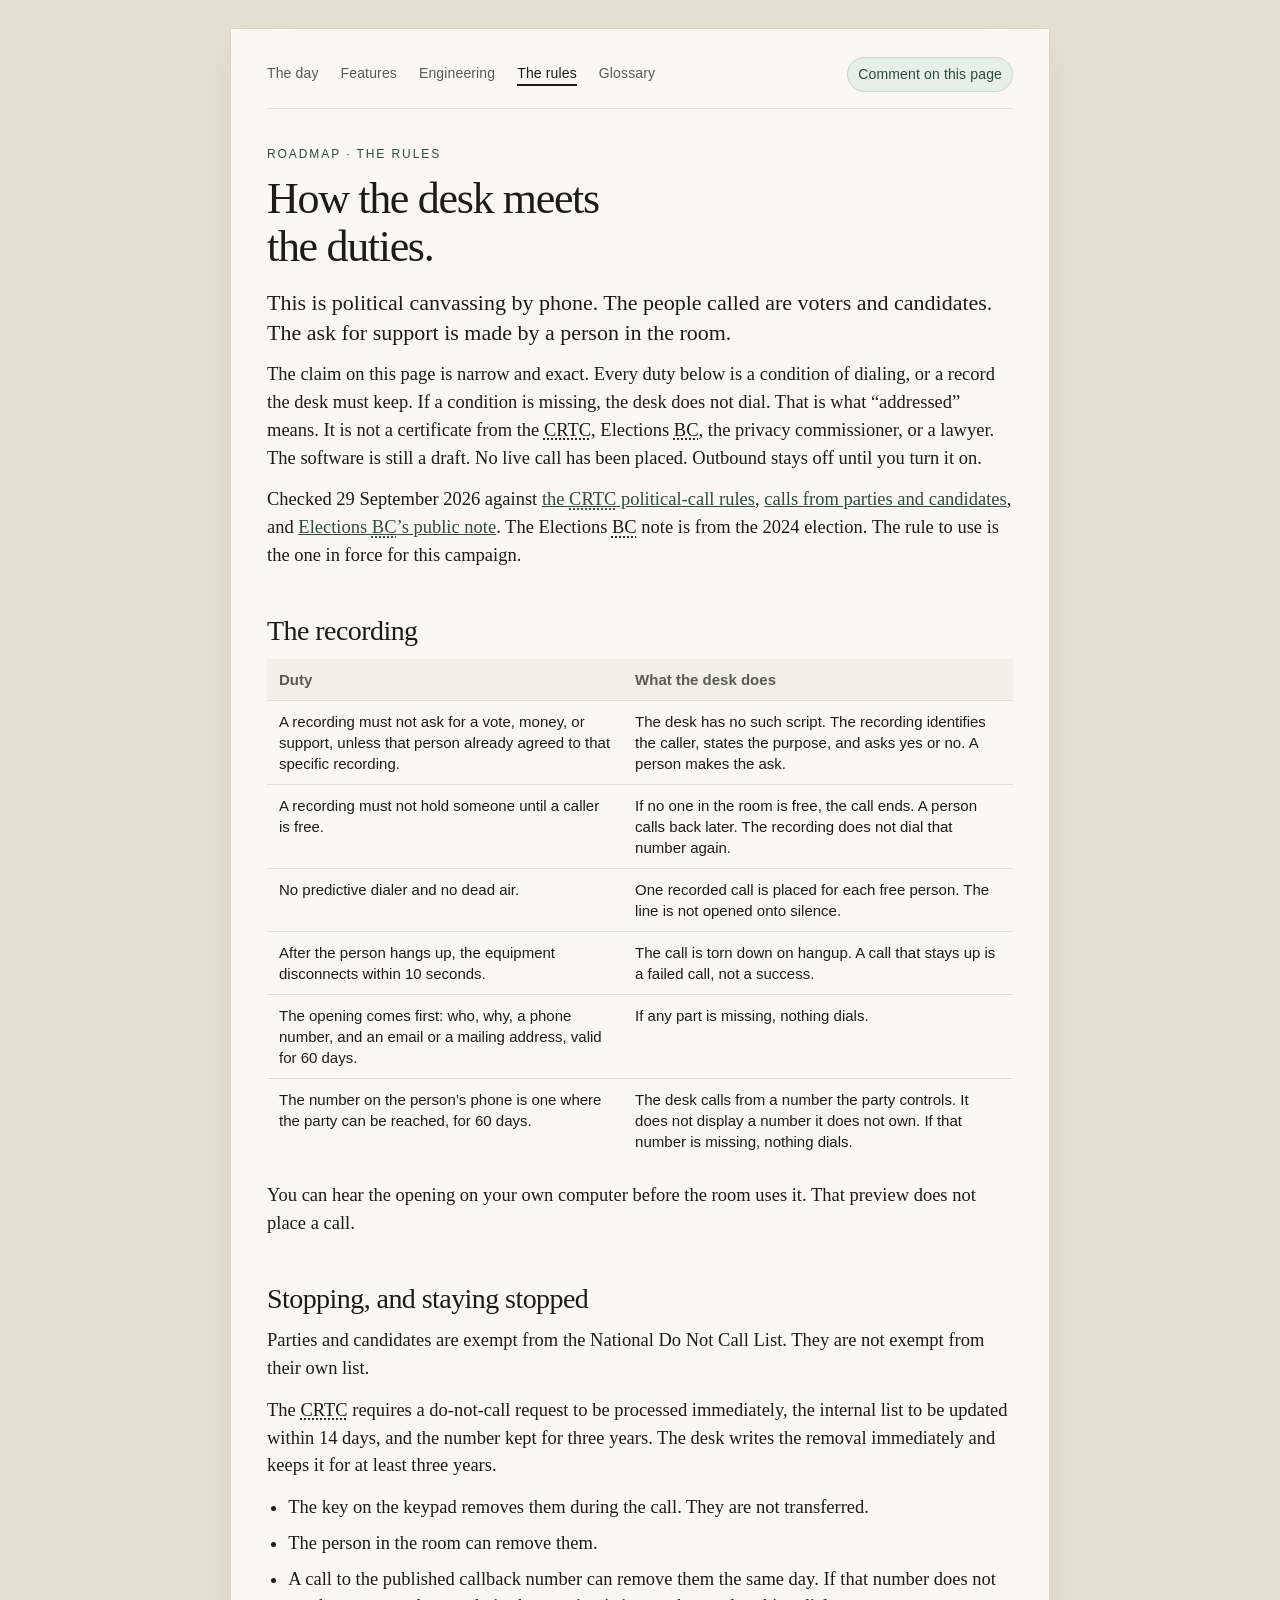
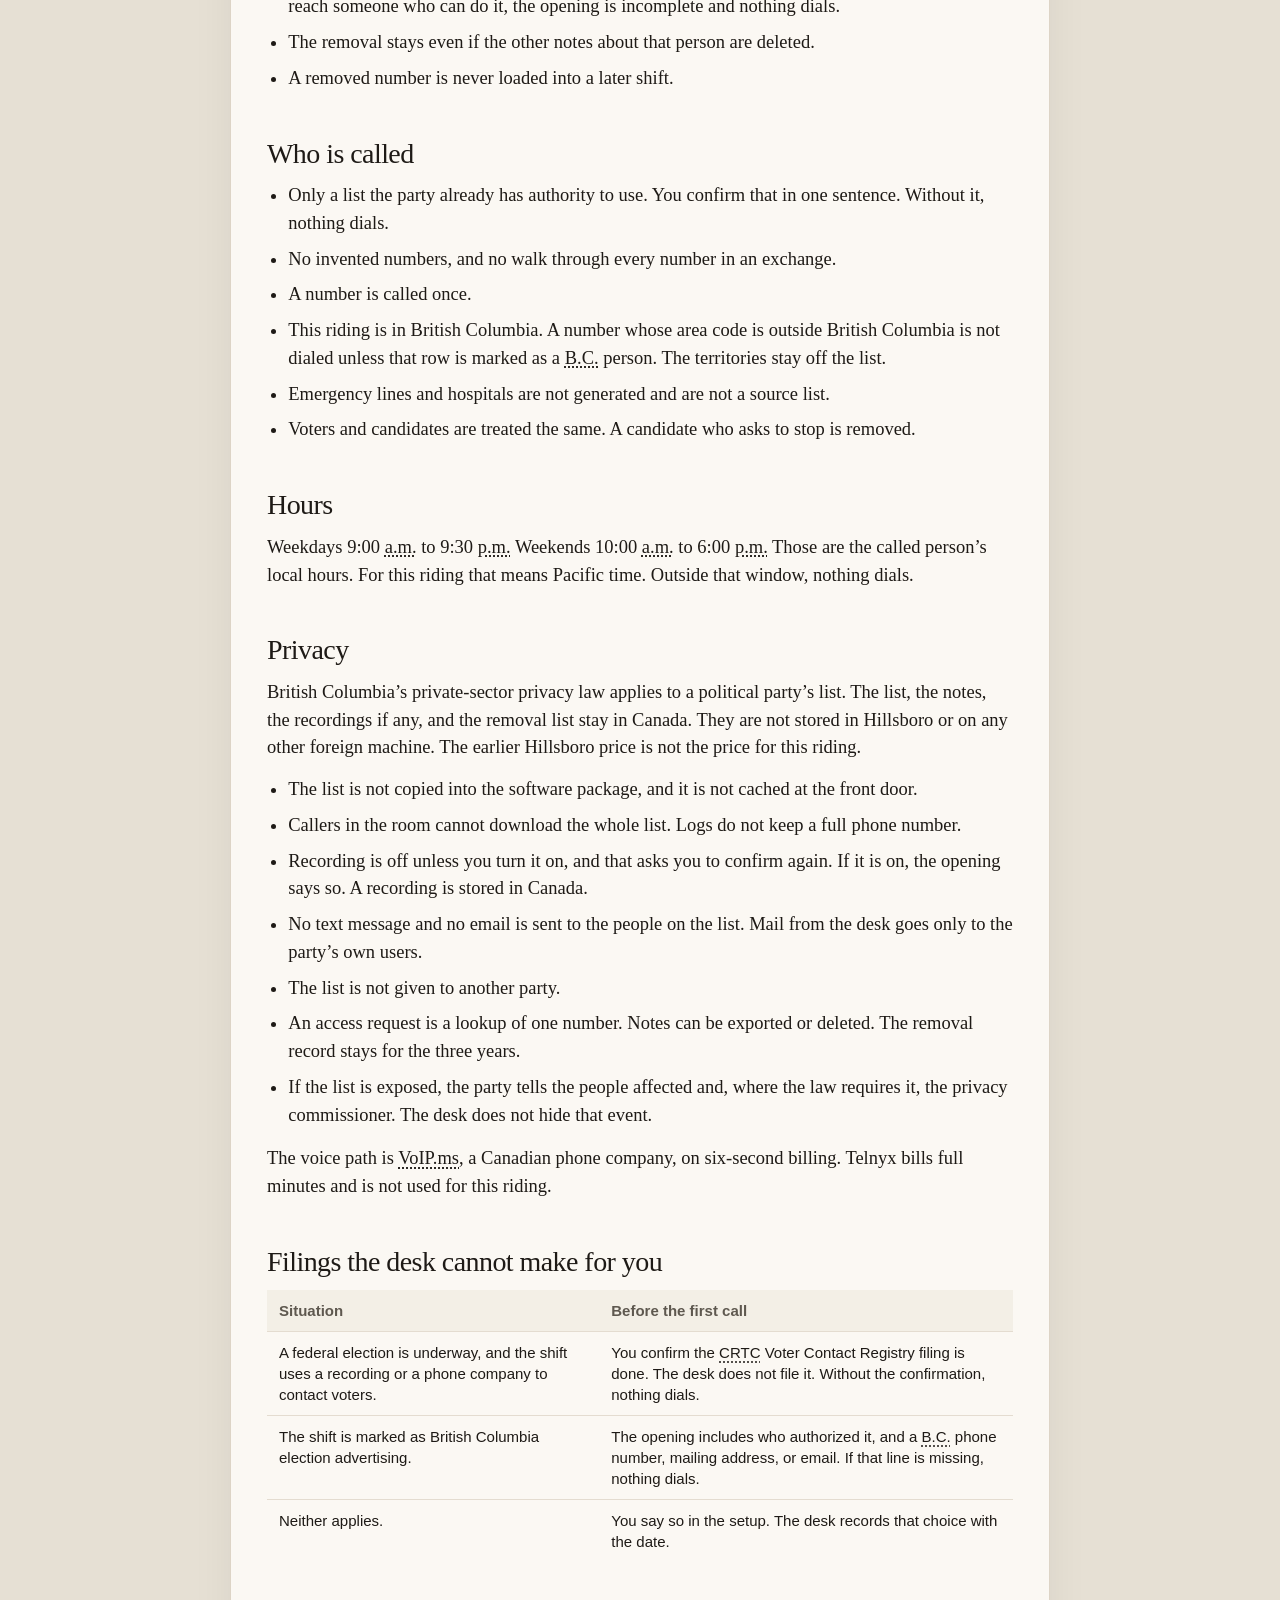
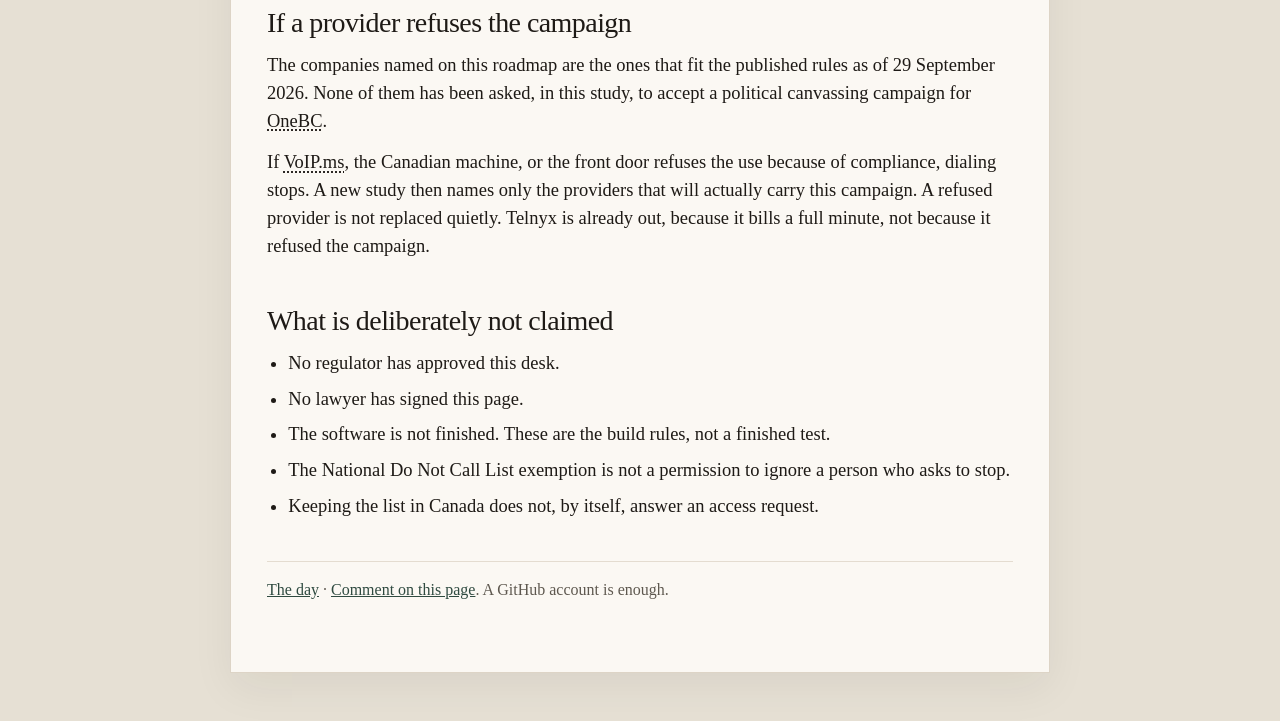
==== commit b792881e: "Define every short form in a tooltip and a glossary. Dotted words on the pages match the glossary li" ====
--- a/compliance.html
+++ b/compliance.html
@@ -12,6 +12,7 @@
     <a href="features.html">Features</a>
     <a href="engineering.html">Engineering</a>
     <a href="compliance.html" aria-current="page">The rules</a>
+    <a href="glossary.html">Glossary</a>
     <a class="comment" href="https://github.com/jasincanada/onebc-platform/discussions/4">Comment on this page</a>
   </nav>
   <header>
@@ -19,8 +20,8 @@
     <h1>How the desk meets the duties.</h1>
   </header>
   <p class="lede">This is political canvassing by phone. The people called are voters and candidates. The ask for support is made by a person in the room.</p>
-  <p>The claim on this page is narrow and exact. Every duty below is a condition of dialing, or a record the desk must keep. If a condition is missing, the desk does not dial. That is what “addressed” means. It is not a certificate from the CRTC, Elections BC, the privacy commissioner, or a lawyer. The software is still a draft. No live call has been placed. Outbound stays off until you turn it on.</p>
-  <p>Checked 29 September 2026 against <a href="https://crtc.gc.ca/eng/phone/telemarketing/politi.htm">the CRTC political-call rules</a>, <a href="https://crtc.gc.ca/eng/phone/rce-vcr/phone.htm">calls from parties and candidates</a>, and <a href="https://elections.bc.ca/docs/2024-election/knowtherules.pdf">Elections BC’s public note</a>. The Elections BC note is from the 2024 election. The rule to use is the one in force for this campaign.</p>
+  <p>The claim on this page is narrow and exact. Every duty below is a condition of dialing, or a record the desk must keep. If a condition is missing, the desk does not dial. That is what “addressed” means. It is not a certificate from the <abbr title="CRTC. The Canadian Radio-television and Telecommunications Commission. It sets the rules for phone calls in Canada.">CRTC</abbr>, Elections <abbr title="BC. British Columbia.">BC</abbr>, the privacy commissioner, or a lawyer. The software is still a draft. No live call has been placed. Outbound stays off until you turn it on.</p>
+  <p>Checked 29 September 2026 against <a href="https://crtc.gc.ca/eng/phone/telemarketing/politi.htm">the <abbr title="CRTC. The Canadian Radio-television and Telecommunications Commission. It sets the rules for phone calls in Canada.">CRTC</abbr> political-call rules</a>, <a href="https://crtc.gc.ca/eng/phone/rce-vcr/phone.htm">calls from parties and candidates</a>, and <a href="https://elections.bc.ca/docs/2024-election/knowtherules.pdf">Elections <abbr title="BC. British Columbia.">BC</abbr>’s public note</a>. The Elections <abbr title="BC. British Columbia.">BC</abbr> note is from the 2024 election. The rule to use is the one in force for this campaign.</p>
 
   <h2>The recording</h2>
   <div class="table-wrap"><table>
@@ -36,7 +37,7 @@
 
   <h2>Stopping, and staying stopped</h2>
   <p>Parties and candidates are exempt from the National Do Not Call List. They are not exempt from their own list.</p>
-  <p>The CRTC requires a do-not-call request to be processed immediately, the internal list to be updated within 14 days, and the number kept for three years. The desk writes the removal immediately and keeps it for at least three years.</p>
+  <p>The <abbr title="CRTC. The Canadian Radio-television and Telecommunications Commission. It sets the rules for phone calls in Canada.">CRTC</abbr> requires a do-not-call request to be processed immediately, the internal list to be updated within 14 days, and the number kept for three years. The desk writes the removal immediately and keeps it for at least three years.</p>
   <ul>
     <li>The key on the keypad removes them during the call. They are not transferred.</li>
     <li>The person in the room can remove them.</li>
@@ -50,13 +51,13 @@
     <li>Only a list the party already has authority to use. You confirm that in one sentence. Without it, nothing dials.</li>
     <li>No invented numbers, and no walk through every number in an exchange.</li>
     <li>A number is called once.</li>
-    <li>This riding is in British Columbia. A number whose area code is outside British Columbia is not dialed unless that row is marked as a B.C. person. The territories stay off the list.</li>
+    <li>This riding is in British Columbia. A number whose area code is outside British Columbia is not dialed unless that row is marked as a <abbr title="B.C. British Columbia.">B.C.</abbr> person. The territories stay off the list.</li>
     <li>Emergency lines and hospitals are not generated and are not a source list.</li>
     <li>Voters and candidates are treated the same. A candidate who asks to stop is removed.</li>
   </ul>
 
   <h2>Hours</h2>
-  <p>Weekdays 9:00 a.m. to 9:30 p.m. Weekends 10:00 a.m. to 6:00 p.m. Those are the called person’s local hours. For this riding that means Pacific time. Outside that window, nothing dials.</p>
+  <p>Weekdays 9:00 <abbr title="a.m. Before noon.">a.m.</abbr> to 9:30 <abbr title="p.m. After noon.">p.m.</abbr> Weekends 10:00 <abbr title="a.m. Before noon.">a.m.</abbr> to 6:00 <abbr title="p.m. After noon.">p.m.</abbr> Those are the called person’s local hours. For this riding that means Pacific time. Outside that window, nothing dials.</p>
 
   <h2>Privacy</h2>
   <p>British Columbia’s private-sector privacy law applies to a political party’s list. The list, the notes, the recordings if any, and the removal list stay in Canada. They are not stored in Hillsboro or on any other foreign machine. The earlier Hillsboro price is not the price for this riding.</p>
@@ -69,20 +70,20 @@
     <li>An access request is a lookup of one number. Notes can be exported or deleted. The removal record stays for the three years.</li>
     <li>If the list is exposed, the party tells the people affected and, where the law requires it, the privacy commissioner. The desk does not hide that event.</li>
   </ul>
-  <p>The voice path is VoIP.ms, a Canadian phone company, on six-second billing. Telnyx bills full minutes and is not used for this riding.</p>
+  <p>The voice path is <abbr title="VoIP.ms. VoIP means a phone call carried over the internet. This is the Canadian phone company.">VoIP.ms</abbr>, a Canadian phone company, on six-second billing. Telnyx bills full minutes and is not used for this riding.</p>
 
   <h2>Filings the desk cannot make for you</h2>
   <div class="table-wrap"><table>
     <tr><th>Situation</th><th>Before the first call</th></tr>
-    <tr><td>A federal election is underway, and the shift uses a recording or a phone company to contact voters.</td><td>You confirm the CRTC Voter Contact Registry filing is done. The desk does not file it. Without the confirmation, nothing dials.</td></tr>
-    <tr><td>The shift is marked as British Columbia election advertising.</td><td>The opening includes who authorized it, and a B.C. phone number, mailing address, or email. If that line is missing, nothing dials.</td></tr>
+    <tr><td>A federal election is underway, and the shift uses a recording or a phone company to contact voters.</td><td>You confirm the <abbr title="CRTC. The Canadian Radio-television and Telecommunications Commission. It sets the rules for phone calls in Canada.">CRTC</abbr> Voter Contact Registry filing is done. The desk does not file it. Without the confirmation, nothing dials.</td></tr>
+    <tr><td>The shift is marked as British Columbia election advertising.</td><td>The opening includes who authorized it, and a <abbr title="B.C. British Columbia.">B.C.</abbr> phone number, mailing address, or email. If that line is missing, nothing dials.</td></tr>
     <tr><td>Neither applies.</td><td>You say so in the setup. The desk records that choice with the date.</td></tr>
   </table></div>
 
 
   <h2>If a provider refuses the campaign</h2>
-  <p>The companies named on this roadmap are the ones that fit the published rules as of 29 September 2026. None of them has been asked, in this study, to accept a political canvassing campaign for OneBC.</p>
-  <p>If VoIP.ms, the Canadian machine, or the front door refuses the use because of compliance, dialing stops. A new study then names only the providers that will actually carry this campaign. A refused provider is not replaced quietly. Telnyx is already out, because it bills a full minute, not because it refused the campaign.</p>
+  <p>The companies named on this roadmap are the ones that fit the published rules as of 29 September 2026. None of them has been asked, in this study, to accept a political canvassing campaign for <abbr title="OneBC. The party this briefing is written for.">OneBC</abbr>.</p>
+  <p>If <abbr title="VoIP.ms. VoIP means a phone call carried over the internet. This is the Canadian phone company.">VoIP.ms</abbr>, the Canadian machine, or the front door refuses the use because of compliance, dialing stops. A new study then names only the providers that will actually carry this campaign. A refused provider is not replaced quietly. Telnyx is already out, because it bills a full minute, not because it refused the campaign.</p>
 
   <h2>What is deliberately not claimed</h2>
   <ul>
--- a/assets/site.css
+++ b/assets/site.css
@@ -138,3 +138,9 @@
   .comment { margin-left: 0; }
   nav { gap: 10px 16px; }
 }
+
+abbr {
+  text-decoration: underline dotted;
+  text-underline-offset: 0.18em;
+  cursor: help;
+}
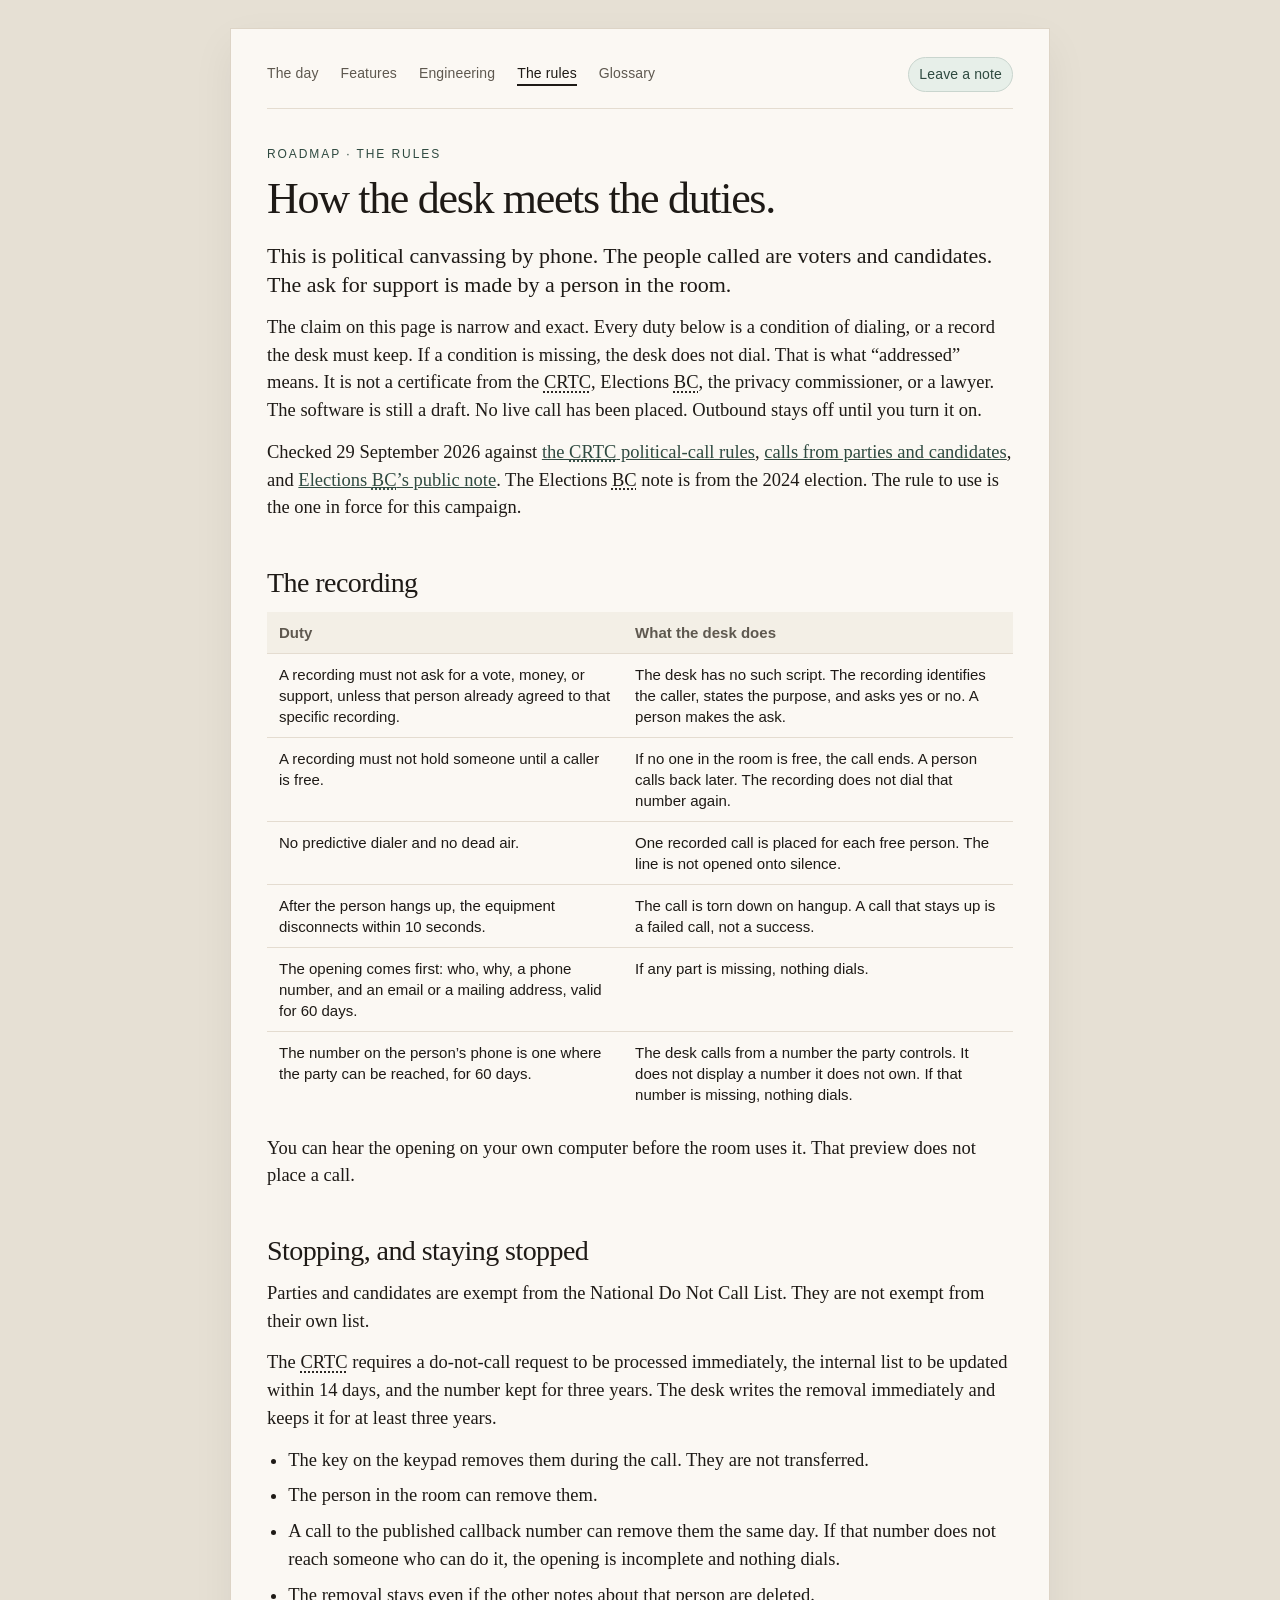
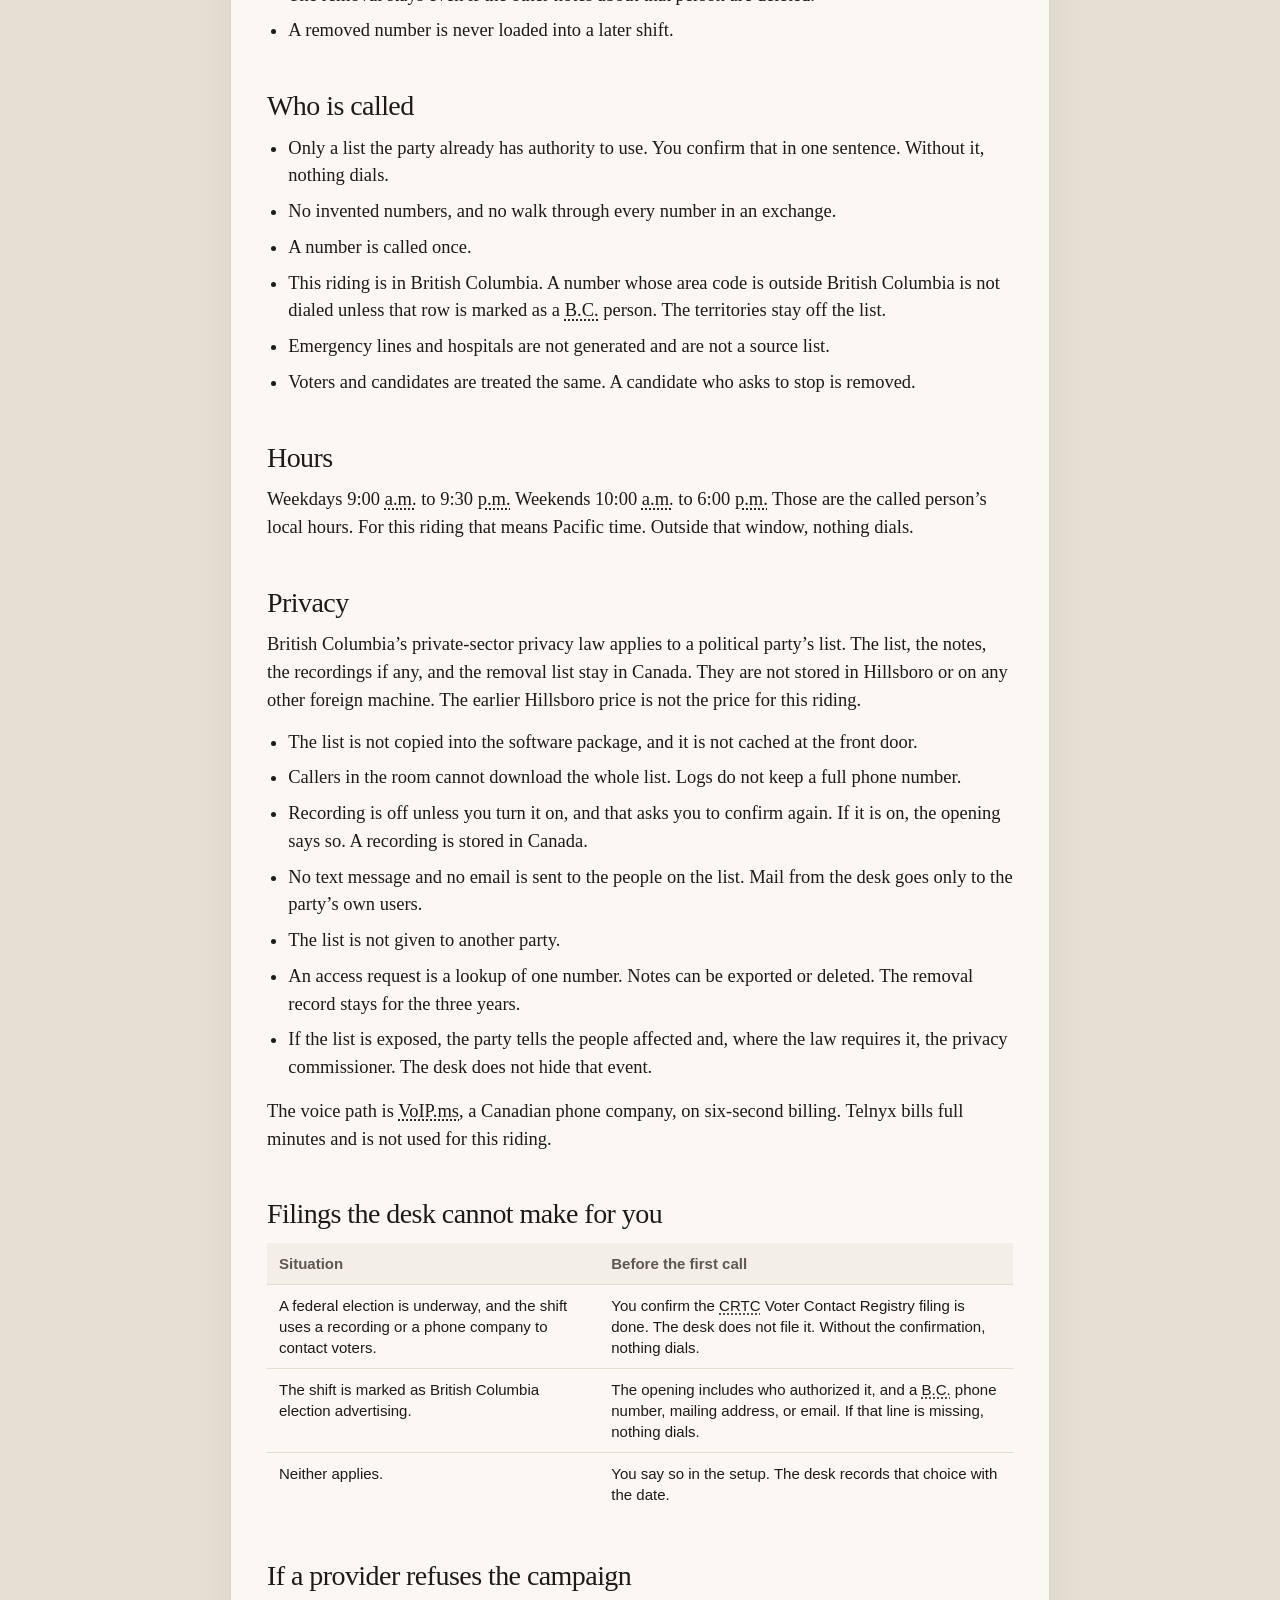
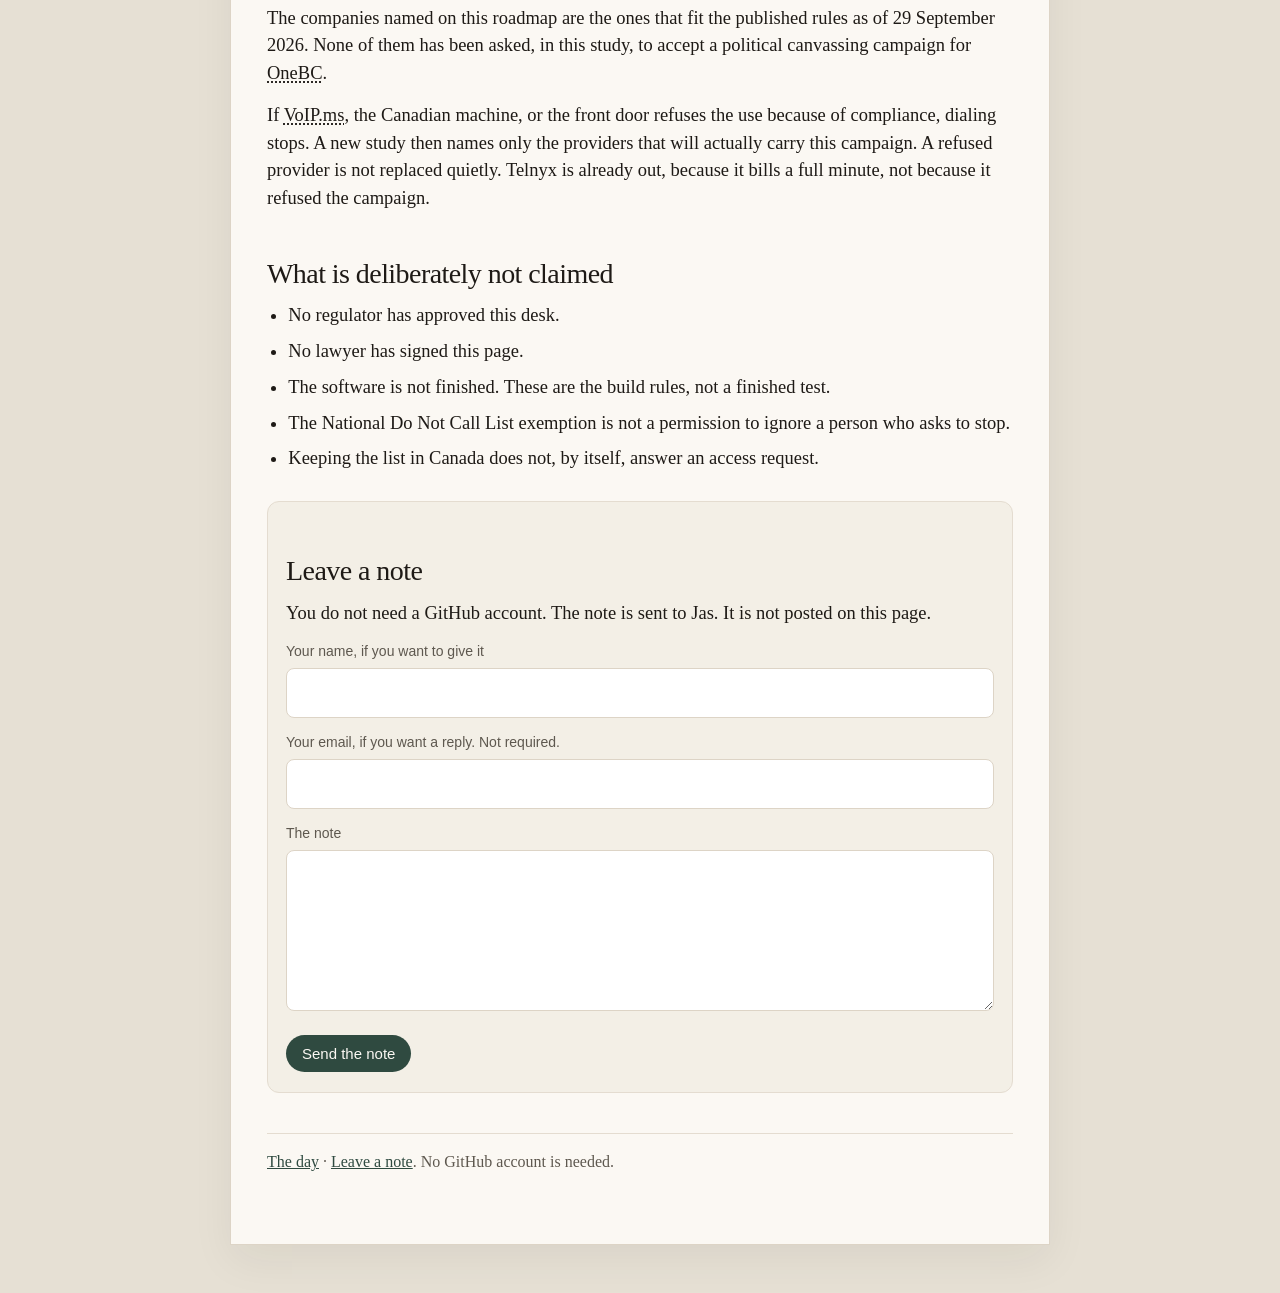
==== commit ab2fc664: "Let a visitor leave a note without a GitHub account. The note is emailed. It is not posted on the pa" ====
--- a/compliance.html
+++ b/compliance.html
@@ -13,7 +13,7 @@
     <a href="engineering.html">Engineering</a>
     <a href="compliance.html" aria-current="page">The rules</a>
     <a href="glossary.html">Glossary</a>
-    <a class="comment" href="https://github.com/jasincanada/onebc-platform/discussions/4">Comment on this page</a>
+    <a class="comment" href="#note">Leave a note</a>
   </nav>
   <header>
     <p class="kicker">Roadmap · the rules</p>
@@ -93,8 +93,10 @@
     <li>The National Do Not Call List exemption is not a permission to ignore a person who asks to stop.</li>
     <li>Keeping the list in Canada does not, by itself, answer an access request.</li>
   </ul>
+  <div id="note"></div>
+  <script src="assets/comment.js"></script>
   <footer>
-    <p><a href="index.html">The day</a> · <a href="https://github.com/jasincanada/onebc-platform/discussions/4">Comment on this page</a>. A GitHub account is enough.</p>
+    <p><a href="index.html">The day</a> · <a href="#note">Leave a note</a>. No GitHub account is needed.</p>
   </footer>
 </body>
 </html>
--- a/assets/site.css
+++ b/assets/site.css
@@ -64,7 +64,7 @@
 }
 h1 {
   margin: 0 0 18px;
-  max-width: 16ch;
+  max-width: 14em;
   font-size: 44px;
   font-weight: normal;
   line-height: 1.08;
@@ -120,6 +120,7 @@
   background: #f3efe6;
 }
 tr:last-child td { border-bottom: 0; }
+td.num, th.num { text-align: right; white-space: nowrap; font-variant-numeric: tabular-nums; }
 .end, footer {
   margin-top: 40px;
   padding-top: 16px;
@@ -144,3 +145,42 @@
   text-underline-offset: 0.18em;
   cursor: help;
 }
+
+#note {
+  margin-top: 28px;
+  padding: 8px 18px 4px;
+  background: #f3efe6;
+  border: 1px solid var(--line);
+  border-radius: 12px;
+}
+#note label, #note .sent {
+  font-family: "Segoe UI", Helvetica, Arial, sans-serif;
+}
+#note label {
+  display: block;
+  margin: 14px 0 6px;
+  font-size: 14px;
+  color: var(--quiet);
+}
+#note input, #note textarea {
+  width: 100%;
+  padding: 10px 12px;
+  border: 1px solid #ddd4c6;
+  border-radius: 8px;
+  background: #fff;
+  color: var(--ink);
+  font: inherit;
+}
+#note button {
+  margin: 16px 0;
+  padding: 10px 16px;
+  border: 0;
+  border-radius: 999px;
+  background: var(--moss);
+  color: #fbf8f3;
+  font-family: "Segoe UI", Helvetica, Arial, sans-serif;
+  font-size: 15px;
+  cursor: pointer;
+}
+#note .sent { margin: 18px 0; }
+.hp { position: absolute; left: -10000px; height: 0; width: 0; }
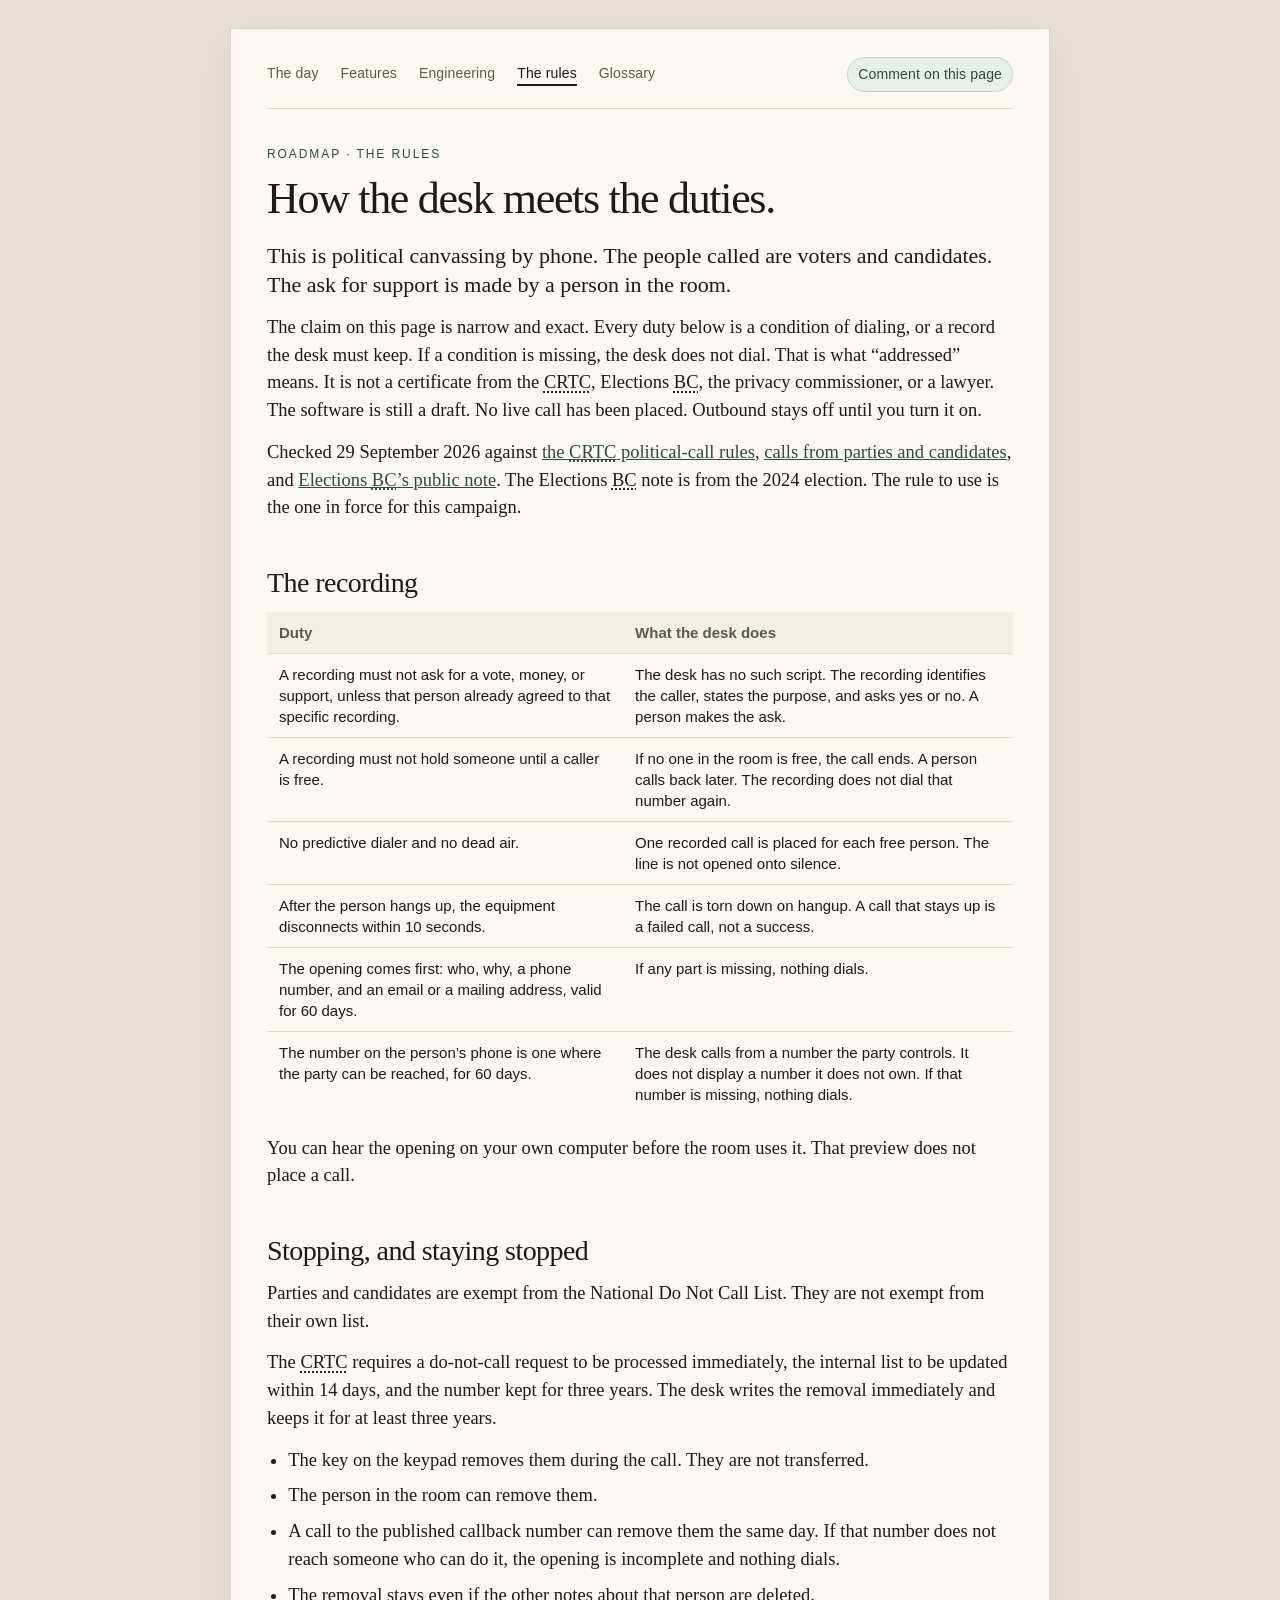
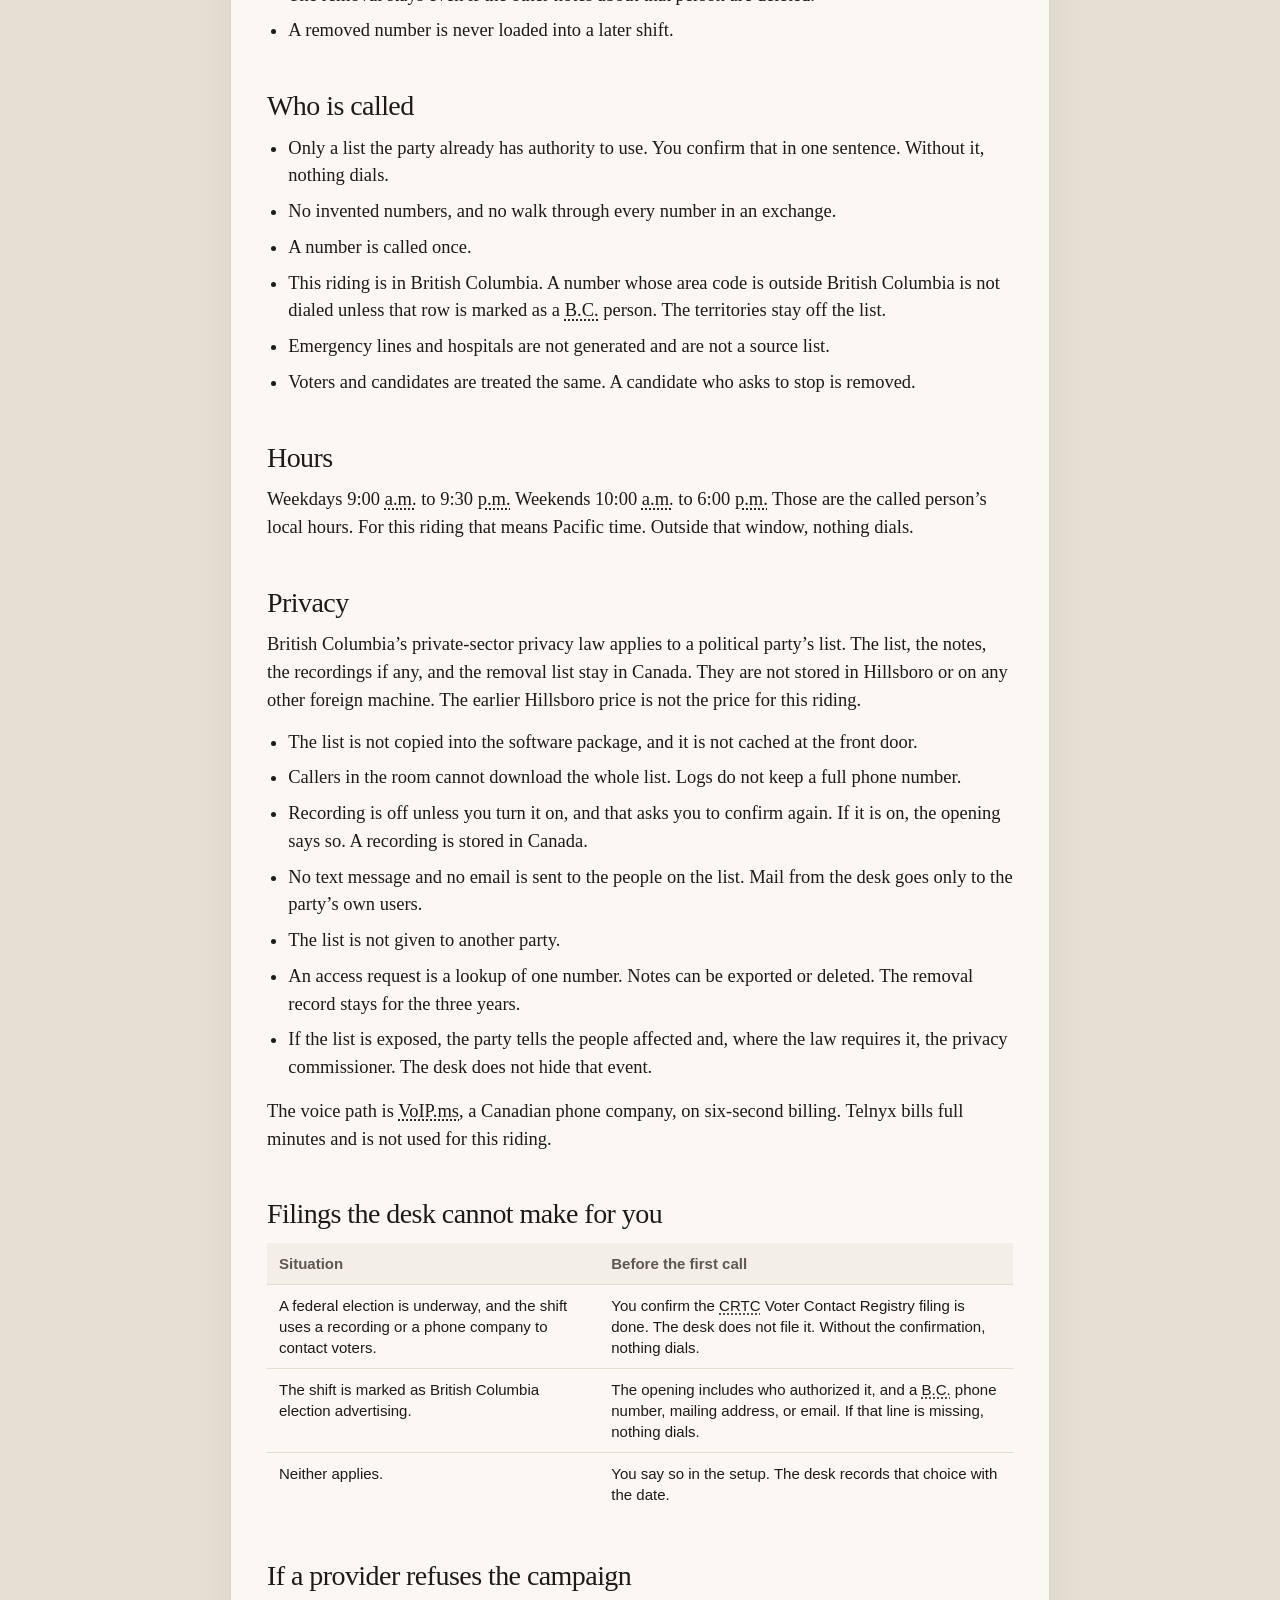
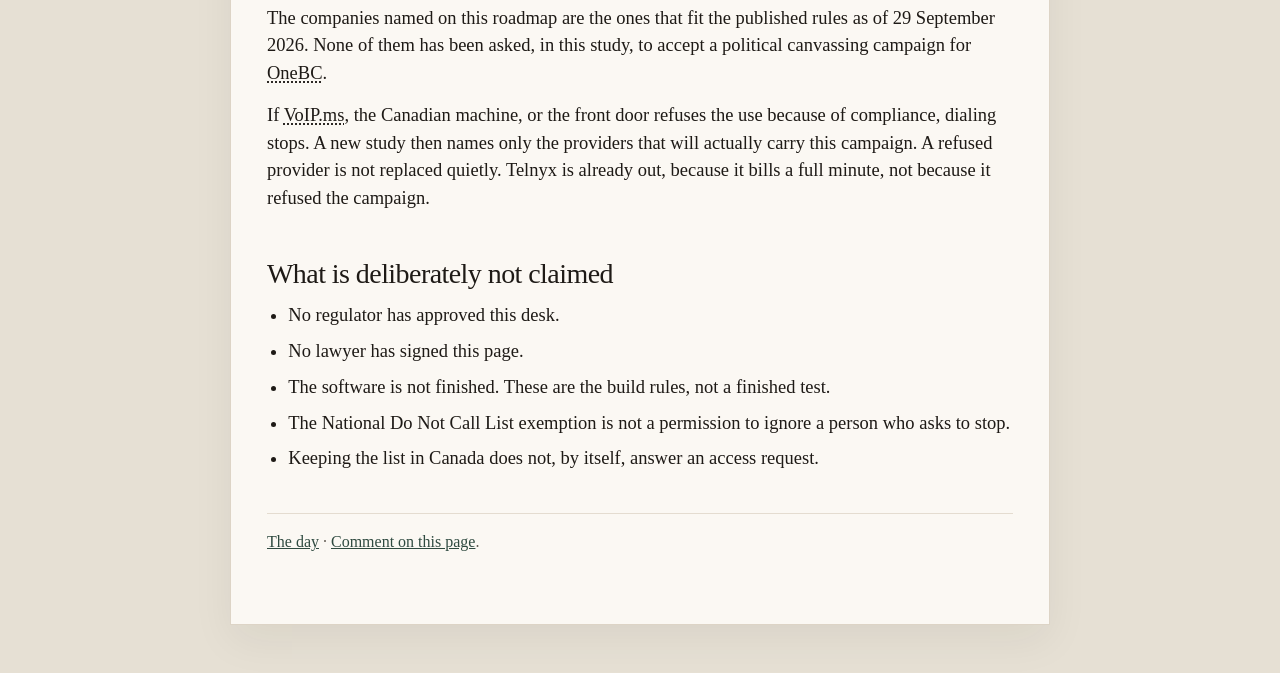
==== commit af39f75f: "Remove the note form. Comments stay on the GitHub discussion for each page. The site does not send t" ====
--- a/compliance.html
+++ b/compliance.html
@@ -13,7 +13,7 @@
     <a href="engineering.html">Engineering</a>
     <a href="compliance.html" aria-current="page">The rules</a>
     <a href="glossary.html">Glossary</a>
-    <a class="comment" href="#note">Leave a note</a>
+    <a class="comment" href="https://github.com/jasincanada/onebc-platform/discussions/4">Comment on this page</a>
   </nav>
   <header>
     <p class="kicker">Roadmap · the rules</p>
@@ -93,10 +93,8 @@
     <li>The National Do Not Call List exemption is not a permission to ignore a person who asks to stop.</li>
     <li>Keeping the list in Canada does not, by itself, answer an access request.</li>
   </ul>
-  <div id="note"></div>
-  <script src="assets/comment.js"></script>
   <footer>
-    <p><a href="index.html">The day</a> · <a href="#note">Leave a note</a>. No GitHub account is needed.</p>
+    <p><a href="index.html">The day</a> · <a href="https://github.com/jasincanada/onebc-platform/discussions/4">Comment on this page</a>.</p>
   </footer>
 </body>
 </html>
--- a/assets/site.css
+++ b/assets/site.css
@@ -145,42 +145,3 @@
   text-underline-offset: 0.18em;
   cursor: help;
 }
-
-#note {
-  margin-top: 28px;
-  padding: 8px 18px 4px;
-  background: #f3efe6;
-  border: 1px solid var(--line);
-  border-radius: 12px;
-}
-#note label, #note .sent {
-  font-family: "Segoe UI", Helvetica, Arial, sans-serif;
-}
-#note label {
-  display: block;
-  margin: 14px 0 6px;
-  font-size: 14px;
-  color: var(--quiet);
-}
-#note input, #note textarea {
-  width: 100%;
-  padding: 10px 12px;
-  border: 1px solid #ddd4c6;
-  border-radius: 8px;
-  background: #fff;
-  color: var(--ink);
-  font: inherit;
-}
-#note button {
-  margin: 16px 0;
-  padding: 10px 16px;
-  border: 0;
-  border-radius: 999px;
-  background: var(--moss);
-  color: #fbf8f3;
-  font-family: "Segoe UI", Helvetica, Arial, sans-serif;
-  font-size: 15px;
-  cursor: pointer;
-}
-#note .sent { margin: 18px 0; }
-.hp { position: absolute; left: -10000px; height: 0; width: 0; }
